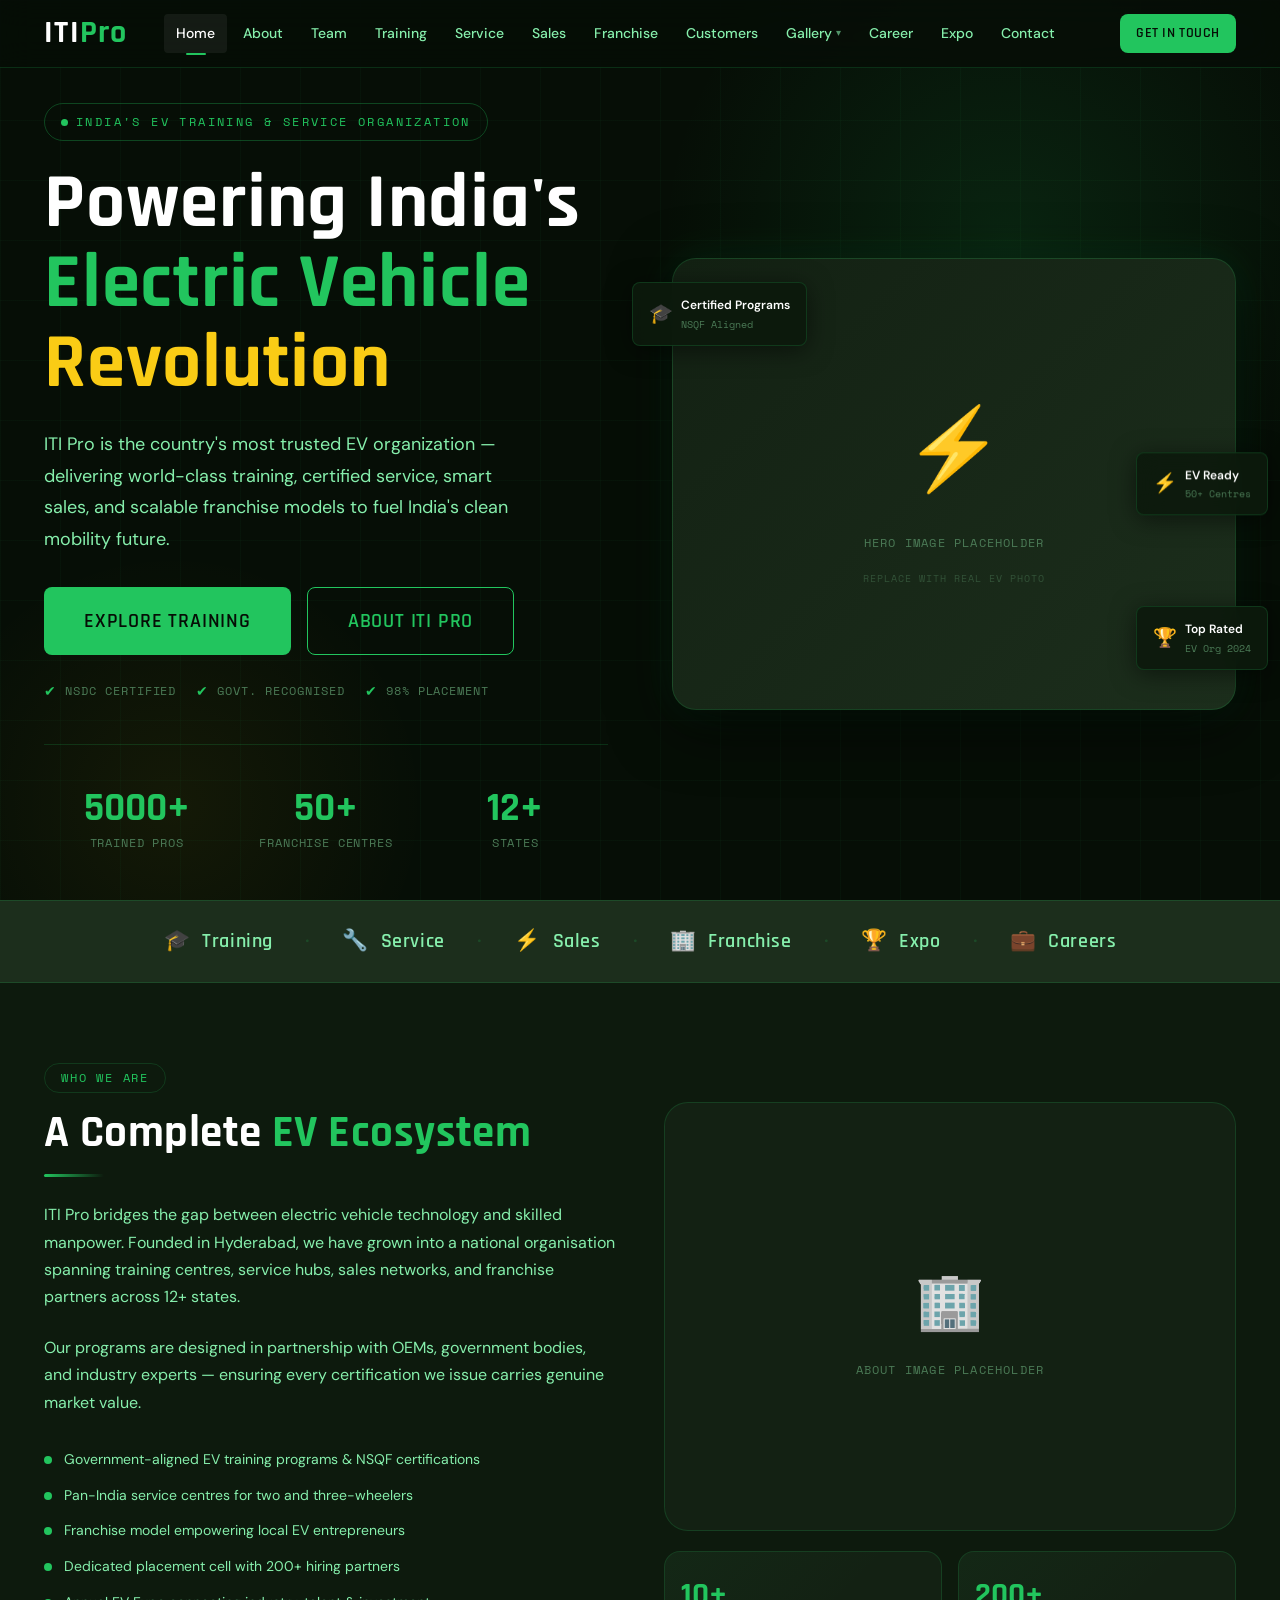
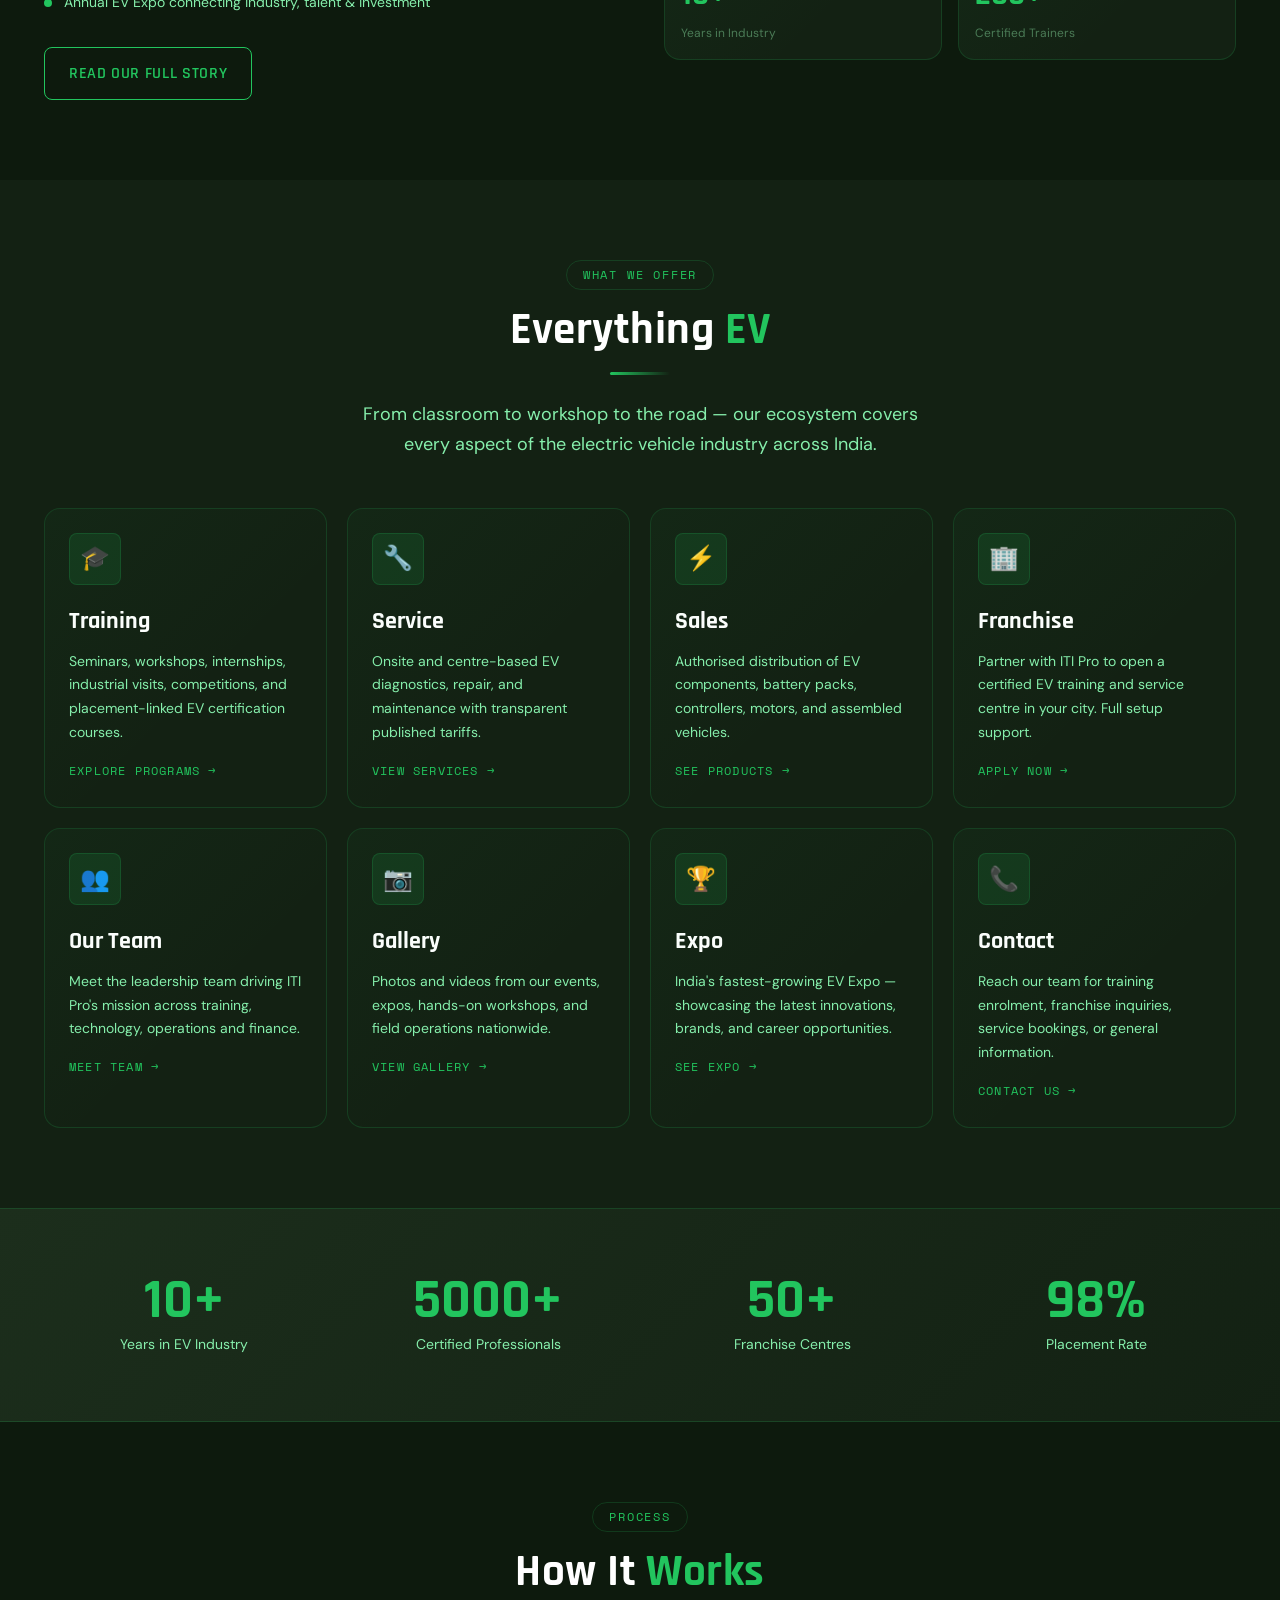
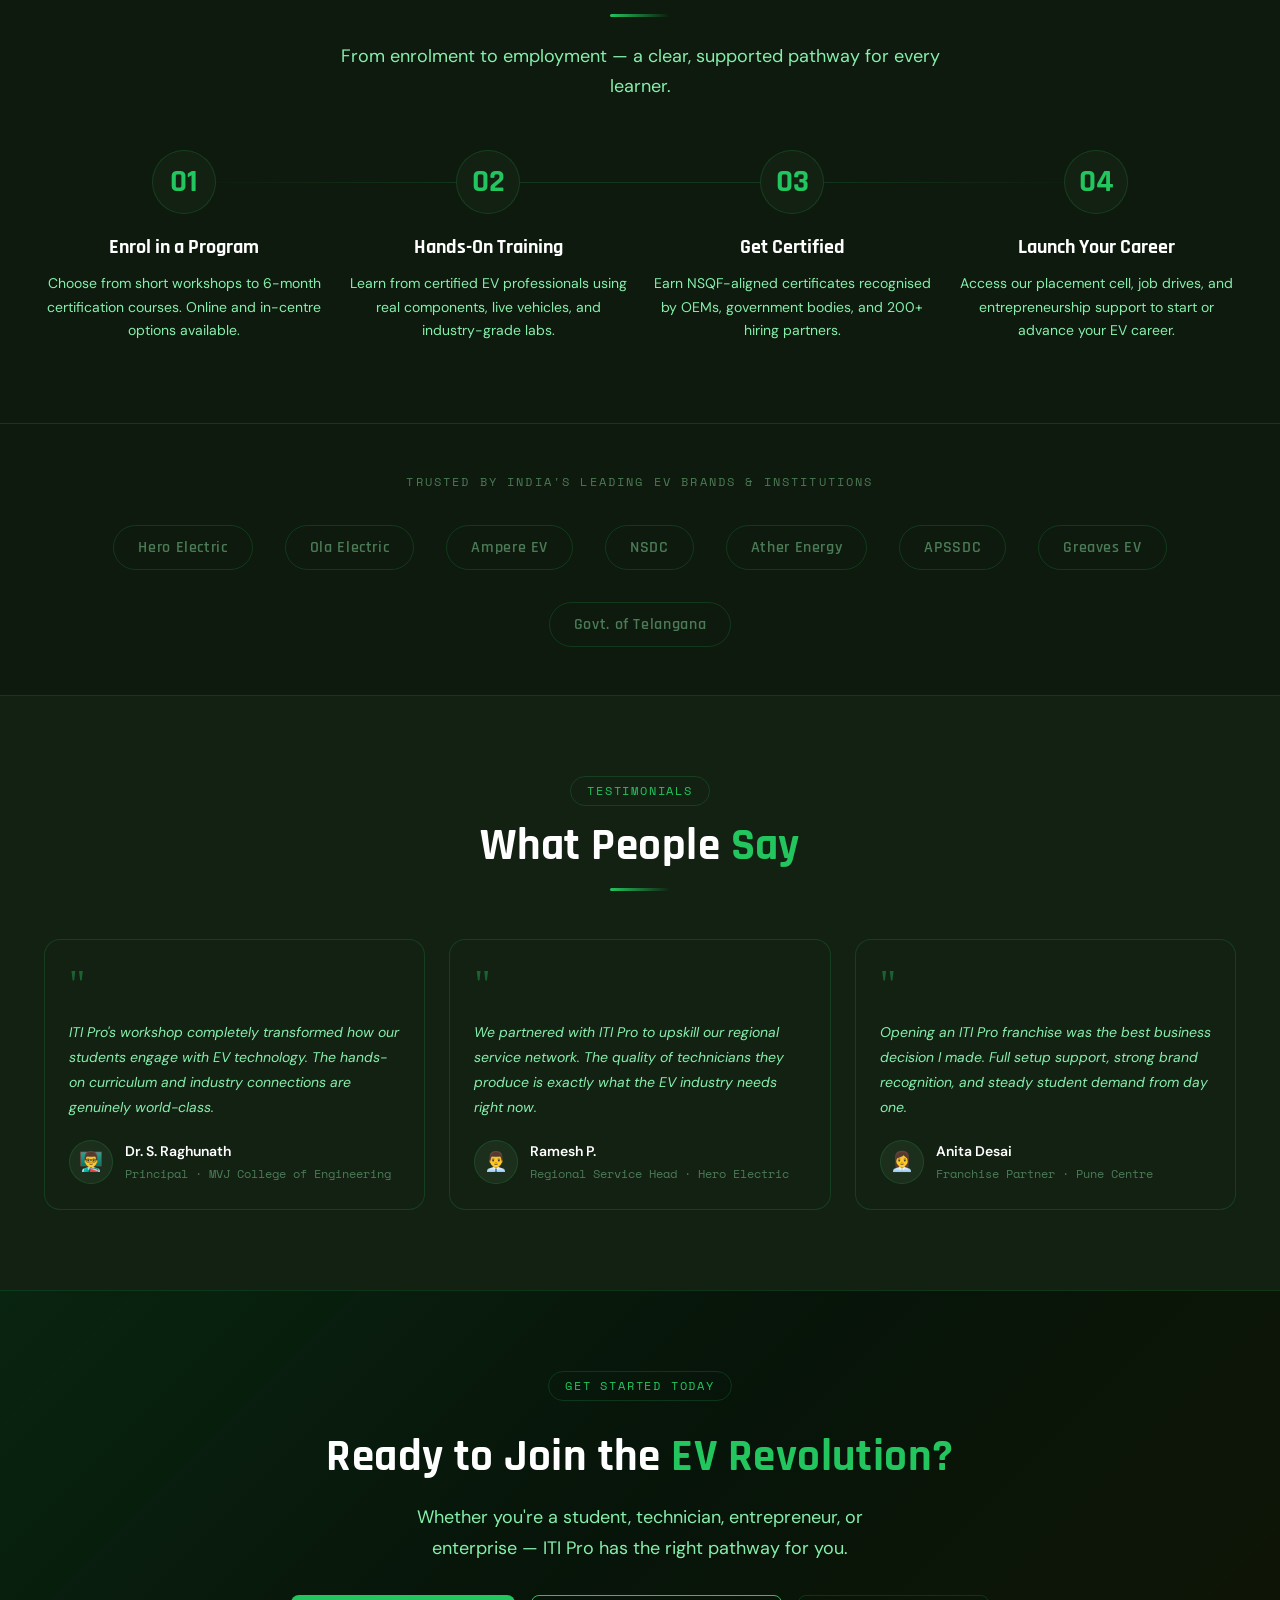
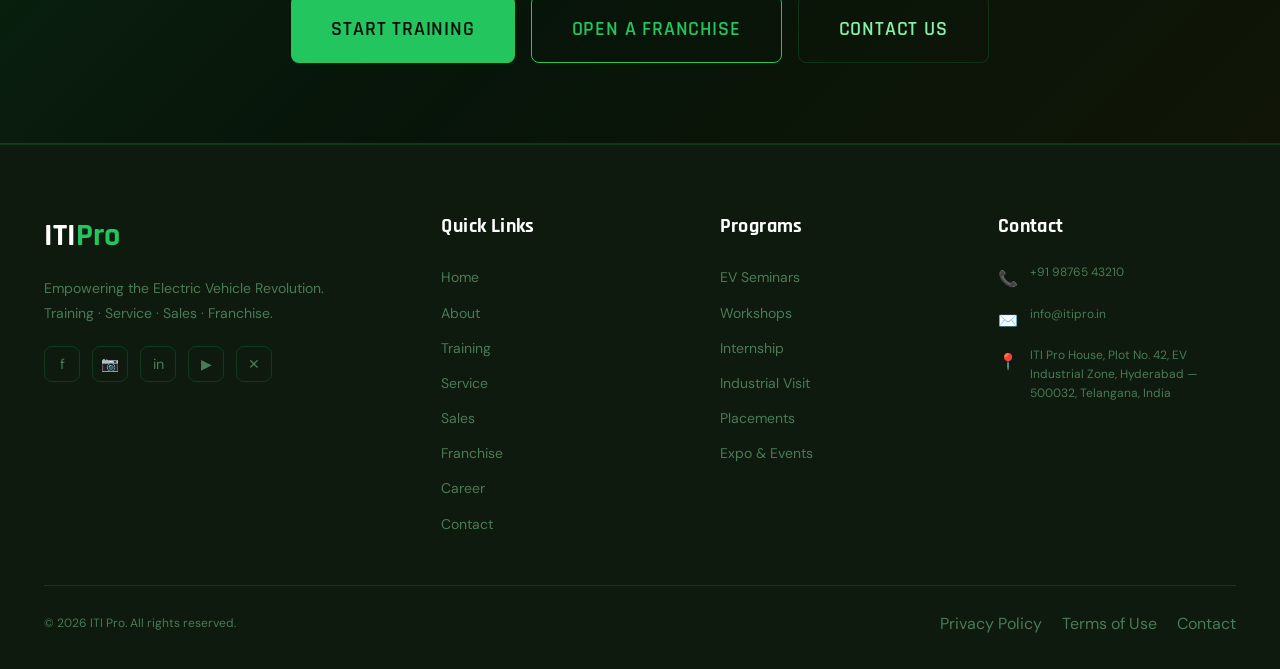
==== index.html @ 26566c00 "Add files via upload" ====
<!DOCTYPE html>
<html lang="en">
<head>
  <meta charset="UTF-8"/>
  <meta name="viewport" content="width=device-width, initial-scale=1.0"/>
  <meta name="page-title" content="Home"/>
  <meta name="description" content="ITI Pro — India's premier Electric Vehicle training, service, sales and franchise organization."/>
  <title>ITI Pro — EV Organization</title>
  <link rel="stylesheet" href="/assets/css/style.css"/>
  <style>
    /* ── Hero ── */
    .hero {
      min-height: 100vh;
      display: flex;
      align-items: center;
      background: var(--clr-dark);
      position: relative;
      overflow: hidden;
      padding-top: var(--nav-height);
    }
    .hero-bg-glow-1 {
      position: absolute;
      top: -15%;
      right: -8%;
      width: 750px; height: 750px;
      background: radial-gradient(circle, rgba(34,197,94,.12) 0%, transparent 65%);
      pointer-events: none;
    }
    .hero-bg-glow-2 {
      position: absolute;
      bottom: -20%;
      left: -8%;
      width: 550px; height: 550px;
      background: radial-gradient(circle, rgba(250,204,21,.06) 0%, transparent 65%);
      pointer-events: none;
    }
    .hero-bg-grid {
      position: absolute;
      inset: 0;
      background-image:
        linear-gradient(rgba(34,197,94,.04) 1px, transparent 1px),
        linear-gradient(90deg, rgba(34,197,94,.04) 1px, transparent 1px);
      background-size: 60px 60px;
      pointer-events: none;
    }
    .hero-inner {
      position: relative;
      z-index: 1;
      width: 100%;
    }
    .hero-grid {
      display: grid;
      grid-template-columns: 1fr 1fr;
      gap: var(--sp-16);
      align-items: center;
    }
    .hero-eyebrow {
      display: inline-flex;
      align-items: center;
      gap: var(--sp-2);
      font-family: var(--ff-mono);
      font-size: var(--fs-xs);
      text-transform: uppercase;
      letter-spacing: .2em;
      color: var(--clr-primary);
      border: 1px solid rgba(34,197,94,.3);
      padding: var(--sp-2) var(--sp-4);
      border-radius: var(--r-full);
      margin-bottom: var(--sp-6);
      animation: fadeUp .5s ease both;
    }
    .hero-eyebrow-dot {
      width: 7px; height: 7px;
      background: var(--clr-primary);
      border-radius: 50%;
      animation: pulse-glow 2s infinite;
      flex-shrink: 0;
    }
    .hero-title {
      font-family: var(--ff-display);
      font-size: var(--fs-hero);
      font-weight: 700;
      color: var(--clr-white);
      line-height: 1.04;
      letter-spacing: .01em;
      margin-bottom: var(--sp-6);
      animation: fadeUp .55s ease .08s both;
    }
    .hero-title .hl-green  { color: var(--clr-primary); }
    .hero-title .hl-yellow { color: var(--clr-accent); }
    .hero-desc {
      font-size: var(--fs-md);
      color: var(--clr-text-muted);
      max-width: 480px;
      margin-bottom: var(--sp-8);
      line-height: 1.75;
      animation: fadeUp .55s ease .16s both;
    }
    .hero-actions { animation: fadeUp .55s ease .24s both; }
    .hero-trust {
      display: flex;
      align-items: center;
      gap: var(--sp-5);
      margin-top: var(--sp-6);
      flex-wrap: wrap;
      animation: fadeUp .55s ease .32s both;
    }
    .hero-trust-item {
      display: flex;
      align-items: center;
      gap: var(--sp-2);
      font-size: var(--fs-xs);
      color: var(--clr-text-dim);
      font-family: var(--ff-mono);
      text-transform: uppercase;
      letter-spacing: .08em;
    }
    .hero-trust-item span:first-child { color: var(--clr-primary); font-size: .9rem; }
    .hero-stats-bar {
      display: grid;
      grid-template-columns: repeat(3, 1fr);
      gap: var(--sp-1);
      margin-top: var(--sp-10);
      padding-top: var(--sp-8);
      border-top: 1px solid var(--clr-border);
      animation: fadeUp .55s ease .4s both;
    }
    .hero-stat { text-align: center; padding: var(--sp-3); }
    .hero-stat-num {
      font-family: var(--ff-display);
      font-size: var(--fs-3xl);
      font-weight: 700;
      color: var(--clr-primary);
      line-height: 1;
    }
    .hero-stat-label {
      font-size: var(--fs-xs);
      color: var(--clr-text-dim);
      margin-top: var(--sp-1);
      font-family: var(--ff-mono);
      text-transform: uppercase;
      letter-spacing: .07em;
    }
    /* Hero visual */
    .hero-visual {
      position: relative;
      animation: fadeUp .6s ease .2s both;
    }
    .hero-visual-img {
      width: 100%;
      border-radius: var(--r-xl);
      border: 1px solid var(--clr-border);
      box-shadow: 0 16px 60px rgba(0,0,0,.7), 0 0 40px rgba(34,197,94,.15);
      aspect-ratio: 5/4;
      object-fit: cover;
      display: block;
      background: var(--clr-dark-3);
    }
    .hero-img-placeholder {
      width: 100%;
      aspect-ratio: 5/4;
      border-radius: var(--r-xl);
      border: 1px solid var(--clr-border);
      background: linear-gradient(135deg, var(--clr-dark-3) 0%, var(--clr-dark-4) 100%);
      display: flex;
      flex-direction: column;
      align-items: center;
      justify-content: center;
      gap: var(--sp-4);
      box-shadow: 0 16px 60px rgba(0,0,0,.7), 0 0 40px rgba(34,197,94,.15);
    }
    .hero-img-placeholder .ev-icon { font-size: 5rem; }
    .hero-img-placeholder p { font-family: var(--ff-mono); font-size: var(--fs-xs); color: var(--clr-text-dim); text-transform: uppercase; letter-spacing: .1em; }
    .hero-float-tag {
      position: absolute;
      background: rgba(13,26,13,.92);
      backdrop-filter: blur(12px);
      border: 1px solid var(--clr-border);
      border-radius: var(--r-md);
      padding: var(--sp-3) var(--sp-4);
      display: flex;
      align-items: center;
      gap: var(--sp-2);
      box-shadow: var(--shadow-md);
    }
    .hero-float-tag .tag-icon { font-size: 1.2rem; }
    .hero-float-tag .tag-text { font-size: var(--fs-xs); font-weight: 600; color: var(--clr-white); }
    .hero-float-tag .tag-sub  { font-size: 10px; color: var(--clr-text-dim); font-family: var(--ff-mono); }
    .hero-float-1 { top: var(--sp-6); left: calc(-1 * var(--sp-10)); }
    .hero-float-2 { bottom: var(--sp-10); right: calc(-1 * var(--sp-8)); }
    .hero-float-3 { top: 50%; right: calc(-1 * var(--sp-8)); transform: translateY(-50%); }
    /* ── Pillar Strip ── */
    .pillars-strip {
      background: var(--clr-dark-4);
      border-top: 1px solid var(--clr-border);
      border-bottom: 1px solid var(--clr-border);
      padding-block: var(--sp-5);
    }
    .pillars-inner {
      display: flex;
      align-items: center;
      justify-content: center;
      flex-wrap: wrap;
      gap: var(--sp-8);
    }
    .pillar-item {
      display: flex;
      align-items: center;
      gap: var(--sp-3);
      font-family: var(--ff-display);
      font-size: var(--fs-lg);
      font-weight: 600;
      color: var(--clr-text-muted);
      letter-spacing: .03em;
    }
    .pillar-item span { font-size: 1.3rem; }
    .pillar-sep { color: var(--clr-border); font-size: 1.5rem; }
    /* ── Featured ── */
    .featured-grid {
      display: grid;
      grid-template-columns: repeat(4, 1fr);
      gap: var(--sp-5);
    }
    /* ── Logos Band ── */
    .logos-band {
      padding-block: var(--sp-12);
      background: var(--clr-dark-2);
      border-top: 1px solid var(--clr-border);
      border-bottom: 1px solid var(--clr-border);
      overflow: hidden;
    }
    .logos-label {
      text-align: center;
      font-family: var(--ff-mono);
      font-size: var(--fs-xs);
      text-transform: uppercase;
      letter-spacing: .18em;
      color: var(--clr-text-dim);
      margin-bottom: var(--sp-8);
    }
    .logos-row {
      display: flex;
      align-items: center;
      justify-content: center;
      flex-wrap: wrap;
      gap: var(--sp-8);
    }
    .logo-pill {
      border: 1px solid var(--clr-border);
      border-radius: var(--r-full);
      padding: var(--sp-2) var(--sp-6);
      font-family: var(--ff-display);
      font-size: var(--fs-base);
      font-weight: 600;
      color: var(--clr-text-dim);
      letter-spacing: .04em;
      transition: all var(--transition);
    }
    .logo-pill:hover { border-color: var(--clr-primary); color: var(--clr-primary); }
    /* ── How It Works ── */
    .steps-grid {
      display: grid;
      grid-template-columns: repeat(4, 1fr);
      gap: var(--sp-6);
      position: relative;
    }
    .steps-grid::before {
      content: '';
      position: absolute;
      top: 32px;
      left: 12%;
      right: 12%;
      height: 1px;
      background: linear-gradient(90deg, transparent, var(--clr-border), var(--clr-border), transparent);
    }
    .step-card { text-align: center; position: relative; }
    .step-num {
      width: 64px; height: 64px;
      border-radius: 50%;
      background: var(--clr-dark-4);
      border: 1px solid var(--clr-border);
      display: flex;
      align-items: center;
      justify-content: center;
      font-family: var(--ff-display);
      font-size: var(--fs-2xl);
      font-weight: 700;
      color: var(--clr-primary);
      margin-inline: auto;
      margin-bottom: var(--sp-4);
      position: relative;
      z-index: 1;
      background: var(--clr-dark-3);
    }
    .step-title { font-family: var(--ff-display); font-size: var(--fs-lg); font-weight: 700; color: var(--clr-white); margin-bottom: var(--sp-2); }
    .step-text  { font-size: var(--fs-sm); color: var(--clr-text-muted); }
    /* ── Testimonials ── */
    .testimonial-card {
      background: var(--clr-dark-3);
      border: 1px solid var(--clr-border);
      border-radius: var(--r-lg);
      padding: var(--sp-6);
      transition: all var(--transition);
    }
    .testimonial-card:hover { border-color: var(--clr-primary); }
    .testimonial-quote { font-size: var(--fs-3xl); color: var(--clr-primary); line-height: 1; margin-bottom: var(--sp-4); opacity: .4; font-family: Georgia, serif; }
    .testimonial-text { font-size: var(--fs-sm); color: var(--clr-text-muted); line-height: 1.8; margin-bottom: var(--sp-5); font-style: italic; }
    .testimonial-author { display: flex; align-items: center; gap: var(--sp-3); }
    .testimonial-avatar {
      width: 44px; height: 44px;
      border-radius: 50%;
      background: var(--clr-dark-4);
      border: 1px solid var(--clr-border);
      display: flex;
      align-items: center;
      justify-content: center;
      font-size: 1.2rem;
    }
    .testimonial-name { font-weight: 600; color: var(--clr-white); font-size: var(--fs-sm); }
    .testimonial-role { font-size: var(--fs-xs); color: var(--clr-text-dim); font-family: var(--ff-mono); }
    /* ── CTA Band ── */
    .cta-band {
      background: linear-gradient(135deg, rgba(34,197,94,.12) 0%, rgba(34,197,94,.03) 50%, rgba(250,204,21,.04) 100%);
      border-top: 1px solid var(--clr-border);
      border-bottom: 1px solid var(--clr-border);
    }
    /* ── Responsive ── */
    @media (max-width: 1100px) {
      .featured-grid { grid-template-columns: repeat(2,1fr); }
      .steps-grid { grid-template-columns: repeat(2,1fr); }
      .steps-grid::before { display: none; }
      .hero-float-1, .hero-float-2, .hero-float-3 { display: none; }
    }
    @media (max-width: 900px) {
      .hero-grid { grid-template-columns: 1fr; }
      .hero-visual { display: none; }
      .hero-stats-bar { grid-template-columns: repeat(3,1fr); }
    }
    @media (max-width: 600px) {
      .featured-grid { grid-template-columns: 1fr; }
      .steps-grid { grid-template-columns: 1fr; }
      .pillars-inner { gap: var(--sp-5); }
      .pillar-sep { display: none; }
    }
  </style>
</head>
<body>

<div id="header-placeholder"></div>

<!-- ████ HERO ████ -->
<section class="hero">
  <div class="hero-bg-glow-1"></div>
  <div class="hero-bg-glow-2"></div>
  <div class="hero-bg-grid"></div>
  <div class="hero-inner">
    <div class="container">
      <div class="hero-grid">

        <!-- Left: copy -->
        <div class="hero-copy">
          <div class="hero-eyebrow">
            <span class="hero-eyebrow-dot"></span>
            India's EV Training &amp; Service Organization
          </div>
          <h1 class="hero-title">
            Powering India's<br>
            <span class="hl-green">Electric Vehicle</span><br>
            <span class="hl-yellow">Revolution</span>
          </h1>
          <p class="hero-desc">
            ITI Pro is the country's most trusted EV organization — delivering world-class training, certified service, smart sales, and scalable franchise models to fuel India's clean mobility future.
          </p>
          <div class="hero-actions btn-group">
            <a href="/pages/training.html" class="btn btn--primary btn--lg">Explore Training</a>
            <a href="/pages/about.html" class="btn btn--outline btn--lg">About ITI Pro</a>
          </div>
          <div class="hero-trust">
            <div class="hero-trust-item"><span>✔</span> NSDC Certified</div>
            <div class="hero-trust-item"><span>✔</span> Govt. Recognised</div>
            <div class="hero-trust-item"><span>✔</span> 98% Placement</div>
          </div>
          <div class="hero-stats-bar">
            <div class="hero-stat">
              <div class="hero-stat-num">5000+</div>
              <div class="hero-stat-label">Trained Pros</div>
            </div>
            <div class="hero-stat">
              <div class="hero-stat-num">50+</div>
              <div class="hero-stat-label">Franchise Centres</div>
            </div>
            <div class="hero-stat">
              <div class="hero-stat-num">12+</div>
              <div class="hero-stat-label">States</div>
            </div>
          </div>
        </div>

        <!-- Right: visual -->
        <div class="hero-visual">
          <div class="hero-img-placeholder">
            <span class="ev-icon">⚡</span>
            <p>Hero Image Placeholder</p>
            <p style="font-size:10px; opacity:.5;">Replace with real EV photo</p>
          </div>
          <div class="hero-float-tag hero-float-1">
            <span class="tag-icon">🎓</span>
            <div><div class="tag-text">Certified Programs</div><div class="tag-sub">NSQF Aligned</div></div>
          </div>
          <div class="hero-float-tag hero-float-2">
            <span class="tag-icon">🏆</span>
            <div><div class="tag-text">Top Rated</div><div class="tag-sub">EV Org 2024</div></div>
          </div>
          <div class="hero-float-tag hero-float-3">
            <span class="tag-icon">⚡</span>
            <div><div class="tag-text">EV Ready</div><div class="tag-sub">50+ Centres</div></div>
          </div>
        </div>

      </div>
    </div>
  </div>
</section>

<!-- ████ PILLARS STRIP ████ -->
<div class="pillars-strip">
  <div class="container">
    <div class="pillars-inner">
      <div class="pillar-item"><span>🎓</span> Training</div>
      <div class="pillar-sep">·</div>
      <div class="pillar-item"><span>🔧</span> Service</div>
      <div class="pillar-sep">·</div>
      <div class="pillar-item"><span>⚡</span> Sales</div>
      <div class="pillar-sep">·</div>
      <div class="pillar-item"><span>🏢</span> Franchise</div>
      <div class="pillar-sep">·</div>
      <div class="pillar-item"><span>🏆</span> Expo</div>
      <div class="pillar-sep">·</div>
      <div class="pillar-item"><span>💼</span> Careers</div>
    </div>
  </div>
</div>

<!-- ████ ABOUT SNIPPET ████ -->
<section class="section section--dark2">
  <div class="container">
    <div class="two-col">
      <div>
        <span class="section-label">Who We Are</span>
        <h2 class="section-title">A Complete <span>EV Ecosystem</span></h2>
        <div class="divider"></div>
        <p class="text-muted mb-6">
          ITI Pro bridges the gap between electric vehicle technology and skilled manpower. Founded in Hyderabad, we have grown into a national organisation spanning training centres, service hubs, sales networks, and franchise partners across 12+ states.
        </p>
        <p class="text-muted mb-8">
          Our programs are designed in partnership with OEMs, government bodies, and industry experts — ensuring every certification we issue carries genuine market value.
        </p>
        <div class="feature-list">
          <div class="feature-item"><div class="feature-item__dot"></div><div class="feature-item__text">Government-aligned EV training programs &amp; NSQF certifications</div></div>
          <div class="feature-item"><div class="feature-item__dot"></div><div class="feature-item__text">Pan-India service centres for two and three-wheelers</div></div>
          <div class="feature-item"><div class="feature-item__dot"></div><div class="feature-item__text">Franchise model empowering local EV entrepreneurs</div></div>
          <div class="feature-item"><div class="feature-item__dot"></div><div class="feature-item__text">Dedicated placement cell with 200+ hiring partners</div></div>
          <div class="feature-item"><div class="feature-item__dot"></div><div class="feature-item__text">Annual EV Expo connecting industry, talent &amp; investment</div></div>
        </div>
        <div class="mt-8">
          <a href="/pages/about.html" class="btn btn--outline">Read Our Full Story</a>
        </div>
      </div>
      <div style="display:flex; flex-direction:column; gap: var(--sp-5);">
        <div style="background: var(--clr-dark-3); border:1px solid var(--clr-border); border-radius: var(--r-xl); overflow:hidden; aspect-ratio:4/3; display:flex; align-items:center; justify-content:center; color: var(--clr-text-dim); flex-direction:column; gap:var(--sp-3);">
          <span style="font-size:3.5rem">🏢</span>
          <p style="font-size:var(--fs-xs); font-family:var(--ff-mono); text-transform:uppercase; letter-spacing:.1em;">About Image Placeholder</p>
        </div>
        <div class="grid grid--2" style="gap:var(--sp-4);">
          <div class="card" style="padding:var(--sp-4);">
            <div style="font-family:var(--ff-display); font-size:var(--fs-2xl); font-weight:700; color:var(--clr-primary);">10+</div>
            <div style="font-size:var(--fs-xs); color:var(--clr-text-dim);">Years in Industry</div>
          </div>
          <div class="card" style="padding:var(--sp-4);">
            <div style="font-family:var(--ff-display); font-size:var(--fs-2xl); font-weight:700; color:var(--clr-primary);">200+</div>
            <div style="font-size:var(--fs-xs); color:var(--clr-text-dim);">Certified Trainers</div>
          </div>
        </div>
      </div>
    </div>
  </div>
</section>

<!-- ████ FEATURED SECTIONS ████ -->
<section class="section section--dark3">
  <div class="container">
    <div class="section-header section-header--center">
      <span class="section-label">What We Offer</span>
      <h2 class="section-title">Everything <span>EV</span></h2>
      <div class="divider"></div>
      <p class="section-subtitle">From classroom to workshop to the road — our ecosystem covers every aspect of the electric vehicle industry across India.</p>
    </div>
    <div class="featured-grid">
      <a href="/pages/training.html" class="card card--link">
        <div class="card__icon">🎓</div>
        <div class="card__title">Training</div>
        <p class="card__text">Seminars, workshops, internships, industrial visits, competitions, and placement-linked EV certification courses.</p>
        <div class="card__link">Explore Programs →</div>
      </a>
      <a href="/pages/service.html" class="card card--link">
        <div class="card__icon">🔧</div>
        <div class="card__title">Service</div>
        <p class="card__text">Onsite and centre-based EV diagnostics, repair, and maintenance with transparent published tariffs.</p>
        <div class="card__link">View Services →</div>
      </a>
      <a href="/pages/sales.html" class="card card--link">
        <div class="card__icon">⚡</div>
        <div class="card__title">Sales</div>
        <p class="card__text">Authorised distribution of EV components, battery packs, controllers, motors, and assembled vehicles.</p>
        <div class="card__link">See Products →</div>
      </a>
      <a href="/pages/franchise.html" class="card card--link">
        <div class="card__icon">🏢</div>
        <div class="card__title">Franchise</div>
        <p class="card__text">Partner with ITI Pro to open a certified EV training and service centre in your city. Full setup support.</p>
        <div class="card__link">Apply Now →</div>
      </a>
      <a href="/pages/team.html" class="card card--link">
        <div class="card__icon">👥</div>
        <div class="card__title">Our Team</div>
        <p class="card__text">Meet the leadership team driving ITI Pro's mission across training, technology, operations and finance.</p>
        <div class="card__link">Meet Team →</div>
      </a>
      <a href="/pages/photo-gallery.html" class="card card--link">
        <div class="card__icon">📷</div>
        <div class="card__title">Gallery</div>
        <p class="card__text">Photos and videos from our events, expos, hands-on workshops, and field operations nationwide.</p>
        <div class="card__link">View Gallery →</div>
      </a>
      <a href="/pages/expo.html" class="card card--link">
        <div class="card__icon">🏆</div>
        <div class="card__title">Expo</div>
        <p class="card__text">India's fastest-growing EV Expo — showcasing the latest innovations, brands, and career opportunities.</p>
        <div class="card__link">See Expo →</div>
      </a>
      <a href="/pages/contact.html" class="card card--link">
        <div class="card__icon">📞</div>
        <div class="card__title">Contact</div>
        <p class="card__text">Reach our team for training enrolment, franchise inquiries, service bookings, or general information.</p>
        <div class="card__link">Contact Us →</div>
      </a>
    </div>
  </div>
</section>

<!-- ████ STATS BAND ████ -->
<div style="background: linear-gradient(135deg, var(--clr-dark-4), var(--clr-dark-3)); border-top:1px solid var(--clr-border); border-bottom:1px solid var(--clr-border); padding-block: var(--sp-16);">
  <div class="container">
    <div class="grid grid--4">
      <div class="stat-block">
        <div class="stat-block__number">10+</div>
        <div class="stat-block__label">Years in EV Industry</div>
      </div>
      <div class="stat-block">
        <div class="stat-block__number">5000+</div>
        <div class="stat-block__label">Certified Professionals</div>
      </div>
      <div class="stat-block">
        <div class="stat-block__number">50+</div>
        <div class="stat-block__label">Franchise Centres</div>
      </div>
      <div class="stat-block">
        <div class="stat-block__number">98%</div>
        <div class="stat-block__label">Placement Rate</div>
      </div>
    </div>
  </div>
</div>

<!-- ████ HOW IT WORKS ████ -->
<section class="section section--dark2">
  <div class="container">
    <div class="section-header section-header--center">
      <span class="section-label">Process</span>
      <h2 class="section-title">How It <span>Works</span></h2>
      <div class="divider"></div>
      <p class="section-subtitle">From enrolment to employment — a clear, supported pathway for every learner.</p>
    </div>
    <div class="steps-grid">
      <div class="step-card">
        <div class="step-num">01</div>
        <div class="step-title">Enrol in a Program</div>
        <p class="step-text">Choose from short workshops to 6-month certification courses. Online and in-centre options available.</p>
      </div>
      <div class="step-card">
        <div class="step-num">02</div>
        <div class="step-title">Hands-On Training</div>
        <p class="step-text">Learn from certified EV professionals using real components, live vehicles, and industry-grade labs.</p>
      </div>
      <div class="step-card">
        <div class="step-num">03</div>
        <div class="step-title">Get Certified</div>
        <p class="step-text">Earn NSQF-aligned certificates recognised by OEMs, government bodies, and 200+ hiring partners.</p>
      </div>
      <div class="step-card">
        <div class="step-num">04</div>
        <div class="step-title">Launch Your Career</div>
        <p class="step-text">Access our placement cell, job drives, and entrepreneurship support to start or advance your EV career.</p>
      </div>
    </div>
  </div>
</section>

<!-- ████ PARTNER LOGOS ████ -->
<div class="logos-band">
  <div class="container">
    <div class="logos-label">Trusted by India's Leading EV Brands &amp; Institutions</div>
    <div class="logos-row">
      <div class="logo-pill">Hero Electric</div>
      <div class="logo-pill">Ola Electric</div>
      <div class="logo-pill">Ampere EV</div>
      <div class="logo-pill">NSDC</div>
      <div class="logo-pill">Ather Energy</div>
      <div class="logo-pill">APSSDC</div>
      <div class="logo-pill">Greaves EV</div>
      <div class="logo-pill">Govt. of Telangana</div>
    </div>
  </div>
</div>

<!-- ████ TESTIMONIALS ████ -->
<section class="section section--dark3">
  <div class="container">
    <div class="section-header section-header--center">
      <span class="section-label">Testimonials</span>
      <h2 class="section-title">What People <span>Say</span></h2>
      <div class="divider"></div>
    </div>
    <div class="grid grid--3">
      <div class="testimonial-card">
        <div class="testimonial-quote">"</div>
        <p class="testimonial-text">ITI Pro's workshop completely transformed how our students engage with EV technology. The hands-on curriculum and industry connections are genuinely world-class.</p>
        <div class="testimonial-author">
          <div class="testimonial-avatar">👨‍🏫</div>
          <div>
            <div class="testimonial-name">Dr. S. Raghunath</div>
            <div class="testimonial-role">Principal · MVJ College of Engineering</div>
          </div>
        </div>
      </div>
      <div class="testimonial-card">
        <div class="testimonial-quote">"</div>
        <p class="testimonial-text">We partnered with ITI Pro to upskill our regional service network. The quality of technicians they produce is exactly what the EV industry needs right now.</p>
        <div class="testimonial-author">
          <div class="testimonial-avatar">👨‍💼</div>
          <div>
            <div class="testimonial-name">Ramesh P.</div>
            <div class="testimonial-role">Regional Service Head · Hero Electric</div>
          </div>
        </div>
      </div>
      <div class="testimonial-card">
        <div class="testimonial-quote">"</div>
        <p class="testimonial-text">Opening an ITI Pro franchise was the best business decision I made. Full setup support, strong brand recognition, and steady student demand from day one.</p>
        <div class="testimonial-author">
          <div class="testimonial-avatar">👩‍💼</div>
          <div>
            <div class="testimonial-name">Anita Desai</div>
            <div class="testimonial-role">Franchise Partner · Pune Centre</div>
          </div>
        </div>
      </div>
    </div>
  </div>
</section>

<!-- ████ CTA BAND ████ -->
<section class="section cta-band">
  <div class="container container--md">
    <div class="text-center">
      <span class="section-label">Get Started Today</span>
      <h2 class="section-title mt-4">Ready to Join the <span>EV Revolution?</span></h2>
      <p style="color:var(--clr-text-muted); font-size:var(--fs-md); max-width:520px; margin-inline:auto; margin-block:var(--sp-5) var(--sp-8);">
        Whether you're a student, technician, entrepreneur, or enterprise — ITI Pro has the right pathway for you.
      </p>
      <div class="btn-group" style="justify-content:center;">
        <a href="/pages/training.html" class="btn btn--primary btn--lg">Start Training</a>
        <a href="/pages/franchise.html" class="btn btn--outline btn--lg">Open a Franchise</a>
        <a href="/pages/contact.html" class="btn btn--ghost btn--lg">Contact Us</a>
      </div>
    </div>
  </div>
</section>

<div id="footer-placeholder"></div>
<script src="/assets/js/config.js"></script>
<script src="/assets/js/main.js"></script>
</body>
</html>
---- assets/css/style.css ----
/* ============================================================
   ITI Pro — Shared Design System
   ============================================================ */

/* ── Google Fonts ── */
@import url('https://fonts.googleapis.com/css2?family=Rajdhani:wght@400;500;600;700&family=DM+Sans:ital,opsz,wght@0,9..40,300;0,9..40,400;0,9..40,500;0,9..40,600;1,9..40,400&family=Space+Mono:wght@400;700&display=swap');

/* ── CSS Variables ── */
:root {
  /* Brand Colors */
  --clr-primary:      #22c55e;
  --clr-primary-dk:   #16a34a;
  --clr-primary-lt:   #4ade80;
  --clr-accent:       #facc15;
  --clr-dark:         #060e06;
  --clr-dark-2:       #0d1a0d;
  --clr-dark-3:       #132113;
  --clr-dark-4:       #1c2e1c;
  --clr-surface:      #172217;
  --clr-border:       rgba(34,197,94,.18);
  --clr-text:         #d1fae5;
  --clr-text-muted:   #86efac;
  --clr-text-dim:     #4b7a56;
  --clr-white:        #ffffff;
  --clr-danger:       #f87171;

  /* Typography */
  --ff-display:  'Rajdhani', sans-serif;
  --ff-body:     'DM Sans', sans-serif;
  --ff-mono:     'Space Mono', monospace;

  /* Sizes */
  --fs-xs:   .75rem;
  --fs-sm:   .875rem;
  --fs-base: 1rem;
  --fs-md:   1.125rem;
  --fs-lg:   1.25rem;
  --fs-xl:   1.5rem;
  --fs-2xl:  2rem;
  --fs-3xl:  2.5rem;
  --fs-4xl:  3.5rem;
  --fs-hero: clamp(2.5rem, 6vw, 5rem);

  /* Spacing */
  --sp-1:  .25rem;
  --sp-2:  .5rem;
  --sp-3:  .75rem;
  --sp-4:  1rem;
  --sp-5:  1.25rem;
  --sp-6:  1.5rem;
  --sp-8:  2rem;
  --sp-10: 2.5rem;
  --sp-12: 3rem;
  --sp-16: 4rem;
  --sp-20: 5rem;
  --sp-24: 6rem;

  /* Radius */
  --r-sm:   4px;
  --r-md:   8px;
  --r-lg:   16px;
  --r-xl:   24px;
  --r-full: 9999px;

  /* Shadows */
  --shadow-sm:   0 2px 8px rgba(0,0,0,.4);
  --shadow-md:   0 4px 24px rgba(0,0,0,.5);
  --shadow-lg:   0 8px 40px rgba(0,0,0,.6);
  --shadow-glow: 0 0 24px rgba(34,197,94,.25);

  /* Transitions */
  --transition:      .25s ease;
  --transition-slow: .5s ease;

  /* Nav */
  --nav-height: 68px;
}

/* ── Reset ── */
*, *::before, *::after { box-sizing: border-box; margin: 0; padding: 0; }
html { scroll-behavior: smooth; }
body {
  font-family: var(--ff-body);
  background: var(--clr-dark);
  color: var(--clr-text);
  font-size: var(--fs-base);
  line-height: 1.7;
  min-height: 100vh;
  overflow-x: hidden;
}
img { max-width: 100%; display: block; }
a  { color: var(--clr-primary); text-decoration: none; transition: color var(--transition); }
a:hover { color: var(--clr-primary-lt); }
ul { list-style: none; }
button { font-family: var(--ff-body); cursor: pointer; border: none; background: none; }
code {
  background: var(--clr-dark-4);
  padding: 2px 6px;
  border-radius: var(--r-sm);
  font-size: .9em;
  color: var(--clr-primary);
  font-family: var(--ff-mono);
}

/* ── Scrollbar ── */
::-webkit-scrollbar { width: 6px; }
::-webkit-scrollbar-track { background: var(--clr-dark-2); }
::-webkit-scrollbar-thumb { background: var(--clr-primary-dk); border-radius: var(--r-full); }

/* ── Container ── */
.container {
  width: min(100%, 1240px);
  margin-inline: auto;
  padding-inline: var(--sp-6);
}
.container--sm { max-width: 800px; }
.container--md { max-width: 1000px; }

/* ── Section ── */
.section { padding-block: var(--sp-20); }
.section--sm { padding-block: var(--sp-12); }
.section--lg { padding-block: var(--sp-24); }
.section--dark    { background: var(--clr-dark); }
.section--dark2   { background: var(--clr-dark-2); }
.section--dark3   { background: var(--clr-dark-3); }
.section--surface { background: var(--clr-surface); }

/* ── Section Title ── */
.section-label {
  display: inline-block;
  font-family: var(--ff-mono);
  font-size: var(--fs-xs);
  letter-spacing: .15em;
  text-transform: uppercase;
  color: var(--clr-primary);
  border: 1px solid var(--clr-border);
  padding: var(--sp-1) var(--sp-4);
  border-radius: var(--r-full);
  margin-bottom: var(--sp-4);
}
.section-title {
  font-family: var(--ff-display);
  font-size: clamp(var(--fs-2xl), 3.5vw, var(--fs-4xl));
  font-weight: 700;
  line-height: 1.1;
  letter-spacing: .01em;
  color: var(--clr-white);
  margin-bottom: var(--sp-4);
}
.section-title span { color: var(--clr-primary); }
.section-subtitle {
  font-size: var(--fs-md);
  color: var(--clr-text-muted);
  max-width: 600px;
  margin-bottom: var(--sp-12);
}
.section-header { margin-bottom: var(--sp-12); }
.section-header--center { text-align: center; }
.section-header--center .section-subtitle { margin-inline: auto; }

/* ── Divider ── */
.divider {
  width: 60px; height: 3px;
  background: linear-gradient(90deg, var(--clr-primary), transparent);
  border-radius: var(--r-full);
  margin-bottom: var(--sp-6);
}
.section-header--center .divider { margin-inline: auto; }

/* ── Grid System ── */
.grid { display: grid; gap: var(--sp-6); }
.grid--2 { grid-template-columns: repeat(2, 1fr); }
.grid--3 { grid-template-columns: repeat(3, 1fr); }
.grid--4 { grid-template-columns: repeat(4, 1fr); }
.grid--auto    { grid-template-columns: repeat(auto-fill, minmax(min(100%, 280px), 1fr)); }
.grid--auto-sm { grid-template-columns: repeat(auto-fill, minmax(min(100%, 220px), 1fr)); }

/* ── Flex Helpers ── */
.flex            { display: flex; }
.flex-col        { flex-direction: column; }
.items-center    { align-items: center; }
.justify-between { justify-content: space-between; }
.gap-4 { gap: var(--sp-4); }
.gap-6 { gap: var(--sp-6); }

/* ── Buttons ── */
.btn {
  display: inline-flex;
  align-items: center;
  gap: var(--sp-2);
  padding: var(--sp-3) var(--sp-6);
  border-radius: var(--r-md);
  font-family: var(--ff-display);
  font-size: var(--fs-base);
  font-weight: 600;
  letter-spacing: .04em;
  text-transform: uppercase;
  transition: all var(--transition);
  cursor: pointer;
  white-space: nowrap;
}
.btn--primary {
  background: var(--clr-primary);
  color: var(--clr-dark);
}
.btn--primary:hover {
  background: var(--clr-primary-lt);
  box-shadow: var(--shadow-glow);
  transform: translateY(-2px);
  color: var(--clr-dark);
}
.btn--outline {
  border: 1.5px solid var(--clr-primary);
  color: var(--clr-primary);
}
.btn--outline:hover {
  background: var(--clr-primary);
  color: var(--clr-dark);
  box-shadow: var(--shadow-glow);
  transform: translateY(-2px);
}
.btn--ghost {
  color: var(--clr-text-muted);
  border: 1.5px solid var(--clr-border);
}
.btn--ghost:hover {
  color: var(--clr-white);
  border-color: var(--clr-primary);
}
.btn--sm { padding: var(--sp-2) var(--sp-4); font-size: var(--fs-sm); }
.btn--lg { padding: var(--sp-4) var(--sp-10); font-size: var(--fs-lg); }
.btn-group { display: flex; gap: var(--sp-4); flex-wrap: wrap; }

/* ── Badge ── */
.badge {
  display: inline-block;
  padding: var(--sp-1) var(--sp-3);
  border-radius: var(--r-full);
  font-family: var(--ff-mono);
  font-size: var(--fs-xs);
  letter-spacing: .1em;
  text-transform: uppercase;
  font-weight: 700;
}
.badge--primary { background: rgba(34,197,94,.15); color: var(--clr-primary); border: 1px solid var(--clr-border); }
.badge--accent  { background: rgba(250,204,21,.12); color: var(--clr-accent);  border: 1px solid rgba(250,204,21,.25); }
.badge--dim     { background: rgba(255,255,255,.05); color: var(--clr-text-muted); border: 1px solid rgba(255,255,255,.08); }

/* ── Cards ── */
.card {
  background: var(--clr-dark-3);
  border: 1px solid var(--clr-border);
  border-radius: var(--r-lg);
  padding: var(--sp-6);
  transition: all var(--transition);
  position: relative;
  overflow: hidden;
}
.card::before {
  content: '';
  position: absolute;
  inset: 0;
  background: linear-gradient(135deg, rgba(34,197,94,.04) 0%, transparent 60%);
  pointer-events: none;
}
.card:hover {
  border-color: var(--clr-primary);
  transform: translateY(-4px);
  box-shadow: var(--shadow-md), var(--shadow-glow);
}
.card__icon {
  width: 52px; height: 52px;
  background: rgba(34,197,94,.12);
  border: 1px solid var(--clr-border);
  border-radius: var(--r-md);
  display: flex;
  align-items: center;
  justify-content: center;
  font-size: 1.5rem;
  margin-bottom: var(--sp-4);
}
.card__title {
  font-family: var(--ff-display);
  font-size: var(--fs-xl);
  font-weight: 700;
  color: var(--clr-white);
  margin-bottom: var(--sp-2);
}
.card__text { color: var(--clr-text-muted); font-size: var(--fs-sm); line-height: 1.7; }
.card__link {
  display: inline-flex;
  align-items: center;
  gap: var(--sp-2);
  color: var(--clr-primary);
  font-family: var(--ff-mono);
  font-size: var(--fs-xs);
  text-transform: uppercase;
  letter-spacing: .1em;
  margin-top: var(--sp-4);
  transition: gap var(--transition);
}
.card__link:hover { gap: var(--sp-3); color: var(--clr-primary-lt); }
.card--link { cursor: pointer; }

/* ── Team Card ── */
.team-card {
  background: var(--clr-dark-3);
  border: 1px solid var(--clr-border);
  border-radius: var(--r-lg);
  overflow: hidden;
  transition: all var(--transition);
  text-align: center;
}
.team-card:hover {
  border-color: var(--clr-primary);
  transform: translateY(-4px);
  box-shadow: var(--shadow-md), var(--shadow-glow);
}
.team-card__img {
  width: 100%;
  aspect-ratio: 1;
  object-fit: cover;
  filter: grayscale(30%);
  transition: filter var(--transition);
}
.team-card:hover .team-card__img { filter: grayscale(0%); }
.team-card__body { padding: var(--sp-5) var(--sp-4); }
.team-card__role {
  font-family: var(--ff-mono);
  font-size: var(--fs-xs);
  text-transform: uppercase;
  letter-spacing: .1em;
  color: var(--clr-primary);
  margin-bottom: var(--sp-1);
}
.team-card__name {
  font-family: var(--ff-display);
  font-size: var(--fs-lg);
  font-weight: 700;
  color: var(--clr-white);
  margin-bottom: var(--sp-2);
}
.team-card__brief { font-size: var(--fs-xs); color: var(--clr-text-muted); line-height: 1.6; margin-bottom: var(--sp-3); }
.team-card__contacts { display: flex; flex-direction: column; gap: var(--sp-1); }
.team-card__contact { font-size: var(--fs-xs); color: var(--clr-text-dim); }
.team-card__contact a { color: var(--clr-text-dim); }
.team-card__contact a:hover { color: var(--clr-primary); }

/* ── Gallery Items ── */
.gallery-grid {
  display: grid;
  grid-template-columns: repeat(auto-fill, minmax(min(100%, 280px), 1fr));
  gap: var(--sp-4);
}
.gallery-item {
  position: relative;
  overflow: hidden;
  border-radius: var(--r-lg);
  border: 1px solid var(--clr-border);
  cursor: pointer;
  background: var(--clr-dark-3);
}
.gallery-item img {
  width: 100%;
  aspect-ratio: 4/3;
  object-fit: cover;
  display: block;
  transition: transform var(--transition-slow);
}
.gallery-item:hover img { transform: scale(1.07); }
.gallery-item__overlay {
  position: absolute;
  inset: 0;
  background: linear-gradient(to top, rgba(6,14,6,.85) 0%, transparent 60%);
  opacity: 0;
  transition: opacity var(--transition);
  display: flex;
  align-items: flex-end;
  padding: var(--sp-4);
}
.gallery-item:hover .gallery-item__overlay { opacity: 1; }
.gallery-item__caption { font-size: var(--fs-sm); color: var(--clr-white); font-weight: 500; }

/* ── Video Card ── */
.video-card {
  background: var(--clr-dark-3);
  border: 1px solid var(--clr-border);
  border-radius: var(--r-lg);
  overflow: hidden;
  transition: all var(--transition);
}
.video-card:hover { border-color: var(--clr-primary); transform: translateY(-3px); box-shadow: var(--shadow-md); }
.video-card__embed {
  position: relative;
  padding-bottom: 56.25%;
  height: 0;
  overflow: hidden;
  background: var(--clr-dark-4);
}
.video-card__embed iframe {
  position: absolute;
  inset: 0;
  width: 100%;
  height: 100%;
  border: none;
}
.video-card__placeholder {
  position: absolute;
  inset: 0;
  display: flex;
  flex-direction: column;
  align-items: center;
  justify-content: center;
  color: var(--clr-text-dim);
  gap: var(--sp-2);
  font-size: var(--fs-sm);
}
.video-card__placeholder .play-icon { font-size: 2.5rem; color: var(--clr-primary); }
.video-card__body { padding: var(--sp-4) var(--sp-5); }
.video-card__title { font-family: var(--ff-display); font-size: var(--fs-lg); font-weight: 700; color: var(--clr-white); margin-bottom: var(--sp-1); }
.video-card__meta  { font-size: var(--fs-xs); color: var(--clr-text-dim); font-family: var(--ff-mono); }

/* ── Forms ── */
.form-group { display: flex; flex-direction: column; gap: var(--sp-2); margin-bottom: var(--sp-5); }
.form-label {
  font-size: var(--fs-sm);
  font-weight: 600;
  color: var(--clr-text-muted);
  letter-spacing: .04em;
  text-transform: uppercase;
  font-family: var(--ff-mono);
}
.form-input,
.form-select,
.form-textarea {
  background: var(--clr-dark-4);
  border: 1px solid var(--clr-border);
  border-radius: var(--r-md);
  padding: var(--sp-3) var(--sp-4);
  color: var(--clr-white);
  font-family: var(--ff-body);
  font-size: var(--fs-base);
  transition: border-color var(--transition), box-shadow var(--transition);
  outline: none;
  width: 100%;
}
.form-input::placeholder,
.form-textarea::placeholder { color: var(--clr-text-dim); }
.form-input:focus,
.form-select:focus,
.form-textarea:focus {
  border-color: var(--clr-primary);
  box-shadow: 0 0 0 3px rgba(34,197,94,.12);
}
.form-select { appearance: none; cursor: pointer; }
.form-textarea { resize: vertical; min-height: 130px; }
.form-grid { display: grid; grid-template-columns: 1fr 1fr; gap: var(--sp-4); }

/* ── Table ── */
.table-wrap { overflow-x: auto; border-radius: var(--r-lg); border: 1px solid var(--clr-border); }
.table {
  width: 100%;
  border-collapse: collapse;
  font-size: var(--fs-sm);
}
.table th {
  background: var(--clr-dark-4);
  padding: var(--sp-3) var(--sp-5);
  text-align: left;
  font-family: var(--ff-mono);
  font-size: var(--fs-xs);
  text-transform: uppercase;
  letter-spacing: .1em;
  color: var(--clr-primary);
  border-bottom: 1px solid var(--clr-border);
  white-space: nowrap;
}
.table td {
  padding: var(--sp-3) var(--sp-5);
  color: var(--clr-text-muted);
  border-bottom: 1px solid rgba(255,255,255,.04);
}
.table tr:last-child td { border-bottom: none; }
.table tr:hover td { background: rgba(34,197,94,.04); }

/* ── Stat Block ── */
.stat-block { text-align: center; }
.stat-block__number {
  font-family: var(--ff-display);
  font-size: var(--fs-4xl);
  font-weight: 700;
  color: var(--clr-primary);
  line-height: 1;
}
.stat-block__label { font-size: var(--fs-sm); color: var(--clr-text-muted); margin-top: var(--sp-1); }

/* ── Info List ── */
.info-list { display: flex; flex-direction: column; gap: var(--sp-4); }
.info-list__item { display: flex; align-items: flex-start; gap: var(--sp-3); }
.info-list__icon {
  width: 36px; height: 36px;
  flex-shrink: 0;
  background: rgba(34,197,94,.1);
  border: 1px solid var(--clr-border);
  border-radius: var(--r-md);
  display: flex;
  align-items: center;
  justify-content: center;
  font-size: 1rem;
  margin-top: 2px;
}
.info-list__text  { font-size: var(--fs-sm); color: var(--clr-text-muted); }
.info-list__label { font-weight: 600; color: var(--clr-text); font-size: var(--fs-sm); }

/* ── Accordion ── */
.accordion { display: flex; flex-direction: column; gap: var(--sp-3); }
.accordion-item {
  border: 1px solid var(--clr-border);
  border-radius: var(--r-md);
  background: var(--clr-dark-3);
  overflow: hidden;
}
.accordion-header {
  display: flex;
  justify-content: space-between;
  align-items: center;
  padding: var(--sp-4) var(--sp-5);
  cursor: pointer;
  font-family: var(--ff-display);
  font-size: var(--fs-lg);
  font-weight: 600;
  color: var(--clr-white);
  user-select: none;
  gap: var(--sp-4);
}
.accordion-header:hover { color: var(--clr-primary); }
.accordion-icon { font-size: 1.25rem; transition: transform var(--transition); color: var(--clr-primary); flex-shrink: 0; }
.accordion-item.open .accordion-icon { transform: rotate(45deg); }
.accordion-body {
  max-height: 0;
  overflow: hidden;
  transition: max-height var(--transition-slow);
}
.accordion-body-inner { padding: 0 var(--sp-5) var(--sp-5); color: var(--clr-text-muted); font-size: var(--fs-sm); line-height: 1.8; }
.accordion-item.open .accordion-body { max-height: 600px; }

/* ── Timeline ── */
.timeline { position: relative; padding-left: var(--sp-8); }
.timeline::before {
  content: '';
  position: absolute;
  left: 8px;
  top: 0; bottom: 0;
  width: 2px;
  background: linear-gradient(to bottom, var(--clr-primary), transparent);
}
.timeline-item { position: relative; margin-bottom: var(--sp-8); }
.timeline-item::before {
  content: '';
  position: absolute;
  left: calc(var(--sp-8) * -1 + 2px);
  top: 6px;
  width: 12px; height: 12px;
  background: var(--clr-primary);
  border-radius: 50%;
  border: 2px solid var(--clr-dark);
}
.timeline-date {
  font-family: var(--ff-mono);
  font-size: var(--fs-xs);
  color: var(--clr-primary);
  margin-bottom: var(--sp-1);
  text-transform: uppercase;
  letter-spacing: .1em;
}
.timeline-title { font-family: var(--ff-display); font-size: var(--fs-xl); font-weight: 700; color: var(--clr-white); margin-bottom: var(--sp-2); }
.timeline-text  { font-size: var(--fs-sm); color: var(--clr-text-muted); }

/* ── Page Hero ── */
.page-hero {
  padding-block: var(--sp-24) var(--sp-16);
  background: var(--clr-dark-2);
  border-bottom: 1px solid var(--clr-border);
  position: relative;
  overflow: hidden;
}
.page-hero::before {
  content: '';
  position: absolute;
  top: -50%;
  right: -10%;
  width: 600px; height: 600px;
  background: radial-gradient(circle, rgba(34,197,94,.08) 0%, transparent 65%);
  pointer-events: none;
}
.page-hero__eyebrow {
  font-family: var(--ff-mono);
  font-size: var(--fs-xs);
  text-transform: uppercase;
  letter-spacing: .2em;
  color: var(--clr-primary);
  margin-bottom: var(--sp-3);
}
.page-hero__title {
  font-family: var(--ff-display);
  font-size: clamp(var(--fs-3xl), 5vw, var(--fs-hero));
  font-weight: 700;
  color: var(--clr-white);
  line-height: 1.05;
  margin-bottom: var(--sp-4);
}
.page-hero__title span { color: var(--clr-primary); }
.page-hero__subtitle { font-size: var(--fs-md); color: var(--clr-text-muted); max-width: 560px; }

/* ── Nav ── */
.nav-outer {
  position: fixed;
  top: 0; left: 0; right: 0;
  z-index: 1000;
  background: rgba(6,14,6,.85);
  backdrop-filter: blur(16px);
  -webkit-backdrop-filter: blur(16px);
  border-bottom: 1px solid var(--clr-border);
  height: var(--nav-height);
  transition: box-shadow var(--transition);
}
.nav-outer.scrolled { box-shadow: 0 4px 30px rgba(0,0,0,.5); }
.nav-inner {
  max-width: 1240px;
  margin-inline: auto;
  padding-inline: var(--sp-6);
  height: 100%;
  display: flex;
  align-items: center;
  justify-content: space-between;
  gap: var(--sp-8);
}
.nav-logo {
  font-family: var(--ff-display);
  font-size: var(--fs-2xl);
  font-weight: 700;
  color: var(--clr-white);
  letter-spacing: .04em;
  white-space: nowrap;
  flex-shrink: 0;
}
.nav-logo span { color: var(--clr-primary); }
.nav-links {
  display: flex;
  align-items: center;
  gap: var(--sp-1);
  flex-wrap: nowrap;
}
.nav-links .nav-item { position: relative; }
.nav-links .nav-link {
  display: flex;
  align-items: center;
  gap: var(--sp-1);
  padding: var(--sp-2) var(--sp-3);
  border-radius: var(--r-sm);
  color: var(--clr-text-muted);
  font-size: var(--fs-sm);
  font-weight: 500;
  transition: all var(--transition);
  white-space: nowrap;
}
.nav-links .nav-link:hover,
.nav-links .nav-link.active { color: var(--clr-white); background: rgba(255,255,255,.06); }
.nav-links .nav-link.active::after {
  content: '';
  position: absolute;
  bottom: -2px; left: 50%;
  transform: translateX(-50%);
  width: 20px; height: 2px;
  background: var(--clr-primary);
  border-radius: var(--r-full);
}
.nav-dropdown {
  position: absolute;
  top: calc(100% + var(--sp-2));
  left: 0;
  background: var(--clr-dark-3);
  border: 1px solid var(--clr-border);
  border-radius: var(--r-md);
  padding: var(--sp-2);
  min-width: 180px;
  opacity: 0;
  pointer-events: none;
  transform: translateY(-8px);
  transition: all var(--transition);
  z-index: 100;
}
.nav-item:hover .nav-dropdown { opacity: 1; pointer-events: auto; transform: translateY(0); }
.nav-dropdown a {
  display: block;
  padding: var(--sp-2) var(--sp-4);
  color: var(--clr-text-muted);
  font-size: var(--fs-sm);
  border-radius: var(--r-sm);
  transition: all var(--transition);
}
.nav-dropdown a:hover { color: var(--clr-white); background: rgba(255,255,255,.06); }
.nav-cta { margin-left: var(--sp-4); }

/* Hamburger */
.nav-hamburger {
  display: none;
  flex-direction: column;
  gap: 5px;
  cursor: pointer;
  padding: var(--sp-2);
  flex-shrink: 0;
}
.nav-hamburger span {
  display: block;
  width: 24px; height: 2px;
  background: var(--clr-white);
  border-radius: var(--r-full);
  transition: all var(--transition);
}
.nav-hamburger.open span:nth-child(1) { transform: translateY(7px) rotate(45deg); }
.nav-hamburger.open span:nth-child(2) { opacity: 0; }
.nav-hamburger.open span:nth-child(3) { transform: translateY(-7px) rotate(-45deg); }

/* Mobile Nav */
.nav-mobile {
  display: none;
  position: fixed;
  top: var(--nav-height);
  left: 0; right: 0;
  background: var(--clr-dark-2);
  border-bottom: 1px solid var(--clr-border);
  z-index: 999;
  overflow-y: auto;
  max-height: calc(100vh - var(--nav-height));
}
.nav-mobile.open { display: block; }
.nav-mobile ul { padding: var(--sp-4) var(--sp-6); display: flex; flex-direction: column; gap: var(--sp-1); }
.nav-mobile a {
  display: block;
  padding: var(--sp-3) var(--sp-4);
  color: var(--clr-text-muted);
  border-radius: var(--r-md);
  font-size: var(--fs-md);
  font-weight: 500;
  transition: all var(--transition);
  border: 1px solid transparent;
}
.nav-mobile a:hover,
.nav-mobile a.active { color: var(--clr-white); border-color: var(--clr-border); background: rgba(255,255,255,.04); }
.nav-mobile a.active { border-color: var(--clr-primary); color: var(--clr-primary); }
.nav-mobile .sub-label {
  display: block;
  padding: var(--sp-1) var(--sp-4);
  font-family: var(--ff-mono);
  font-size: var(--fs-xs);
  color: var(--clr-text-dim);
  text-transform: uppercase;
  letter-spacing: .1em;
  margin-top: var(--sp-2);
}
.nav-mobile .nav-mobile-cta { padding: var(--sp-4) var(--sp-6) var(--sp-6); }

/* ── Footer ── */
.footer {
  background: var(--clr-dark-2);
  border-top: 1px solid var(--clr-border);
  padding-block: var(--sp-16) var(--sp-8);
}
.footer-grid {
  display: grid;
  grid-template-columns: 1.5fr repeat(3, 1fr);
  gap: var(--sp-10);
  margin-bottom: var(--sp-12);
}
.footer-brand .logo { font-family: var(--ff-display); font-size: var(--fs-2xl); font-weight: 700; color: var(--clr-white); margin-bottom: var(--sp-3); }
.footer-brand .logo span { color: var(--clr-primary); }
.footer-brand p { font-size: var(--fs-sm); color: var(--clr-text-dim); line-height: 1.8; max-width: 280px; margin-bottom: var(--sp-5); }
.footer-social { display: flex; gap: var(--sp-3); flex-wrap: wrap; }
.footer-social a {
  width: 36px; height: 36px;
  display: flex;
  align-items: center;
  justify-content: center;
  border: 1px solid var(--clr-border);
  border-radius: var(--r-md);
  color: var(--clr-text-dim);
  font-size: .9rem;
  transition: all var(--transition);
}
.footer-social a:hover { border-color: var(--clr-primary); color: var(--clr-primary); transform: translateY(-2px); }
.footer-col__title {
  font-family: var(--ff-display);
  font-size: var(--fs-lg);
  font-weight: 700;
  color: var(--clr-white);
  margin-bottom: var(--sp-5);
  letter-spacing: .02em;
}
.footer-col ul { display: flex; flex-direction: column; gap: var(--sp-2); }
.footer-col ul li a { color: var(--clr-text-dim); font-size: var(--fs-sm); transition: color var(--transition); }
.footer-col ul li a:hover { color: var(--clr-primary); }
.footer-contact-list { display: flex; flex-direction: column; gap: var(--sp-3); }
.footer-contact-item { display: flex; gap: var(--sp-3); align-items: flex-start; }
.footer-contact-item span:first-child { font-size: 1rem; margin-top: 2px; flex-shrink: 0; }
.footer-contact-item p { font-size: var(--fs-xs); color: var(--clr-text-dim); line-height: 1.6; }
.footer-contact-item a { color: var(--clr-text-dim); }
.footer-contact-item a:hover { color: var(--clr-primary); }
.footer-bottom {
  border-top: 1px solid var(--clr-border);
  padding-top: var(--sp-6);
  display: flex;
  align-items: center;
  justify-content: space-between;
  flex-wrap: wrap;
  gap: var(--sp-4);
}
.footer-bottom p { font-size: var(--fs-xs); color: var(--clr-text-dim); }
.footer-bottom a { color: var(--clr-text-dim); transition: color var(--transition); }
.footer-bottom a:hover { color: var(--clr-primary); }
.footer-bottom-links { display: flex; gap: var(--sp-5); }

/* ── Page body offset for fixed nav ── */
.nav-spacer { height: var(--nav-height); }

/* ── Highlight Box ── */
.highlight-box {
  background: linear-gradient(135deg, rgba(34,197,94,.1) 0%, rgba(34,197,94,.03) 100%);
  border: 1px solid var(--clr-border);
  border-radius: var(--r-lg);
  padding: var(--sp-8);
}

/* ── Two-Column Layout ── */
.two-col {
  display: grid;
  grid-template-columns: 1fr 1fr;
  gap: var(--sp-12);
  align-items: center;
}
.two-col--reverse > :first-child { order: 2; }
.two-col--reverse > :last-child  { order: 1; }

/* ── Feature List ── */
.feature-list { display: flex; flex-direction: column; gap: var(--sp-3); }
.feature-item { display: flex; align-items: flex-start; gap: var(--sp-3); }
.feature-item__dot {
  width: 8px; height: 8px;
  background: var(--clr-primary);
  border-radius: 50%;
  flex-shrink: 0;
  margin-top: 8px;
}
.feature-item__text { font-size: var(--fs-sm); color: var(--clr-text-muted); }

/* ── Misc utils ── */
.text-center  { text-align: center; }
.text-primary { color: var(--clr-primary); }
.text-white   { color: var(--clr-white); }
.text-muted   { color: var(--clr-text-muted); }
.text-dim     { color: var(--clr-text-dim); }
.mt-2  { margin-top: var(--sp-2); }
.mt-4  { margin-top: var(--sp-4); }
.mt-6  { margin-top: var(--sp-6); }
.mt-8  { margin-top: var(--sp-8); }
.mt-12 { margin-top: var(--sp-12); }
.mb-2  { margin-bottom: var(--sp-2); }
.mb-4  { margin-bottom: var(--sp-4); }
.mb-6  { margin-bottom: var(--sp-6); }
.mb-8  { margin-bottom: var(--sp-8); }
.w-full { width: 100%; }
.hidden { display: none; }

/* ── Responsive ── */
@media (max-width: 1024px) {
  .nav-links { gap: 0; }
  .nav-links .nav-link { padding: var(--sp-2); font-size: 13px; }
  .footer-grid { grid-template-columns: 1fr 1fr; }
  .grid--4 { grid-template-columns: repeat(2, 1fr); }
}
@media (max-width: 900px) {
  .two-col,
  .grid--3,
  .grid--2 { grid-template-columns: 1fr; }
  .two-col--reverse > :first-child { order: unset; }
  .two-col--reverse > :last-child  { order: unset; }
  .form-grid { grid-template-columns: 1fr; }
}
@media (max-width: 768px) {
  .nav-links, .nav-cta { display: none; }
  .nav-hamburger { display: flex; }
  .footer-grid { grid-template-columns: 1fr; gap: var(--sp-8); }
  .grid--4 { grid-template-columns: 1fr; }
  .footer-bottom { flex-direction: column; align-items: flex-start; }
  .footer-bottom-links { flex-wrap: wrap; gap: var(--sp-3); }
  .section { padding-block: var(--sp-16); }
  .page-hero { padding-block: var(--sp-16) var(--sp-12); }
}
@media (max-width: 480px) {
  .container { padding-inline: var(--sp-4); }
  .btn--lg { padding: var(--sp-3) var(--sp-6); font-size: var(--fs-base); }
  .stat-block__number { font-size: var(--fs-3xl); }
}

/* ── Animation ── */
@keyframes fadeUp {
  from { opacity: 0; transform: translateY(24px); }
  to   { opacity: 1; transform: translateY(0); }
}
@keyframes pulse-glow {
  0%, 100% { box-shadow: 0 0 0 0 rgba(34,197,94,.25); }
  50%      { box-shadow: 0 0 20px 6px rgba(34,197,94,.15); }
}
.animate-fade-up    { animation: fadeUp .6s ease both; }
.animate-fade-up--d1 { animation-delay: .1s; }
.animate-fade-up--d2 { animation-delay: .2s; }
.animate-fade-up--d3 { animation-delay: .3s; }
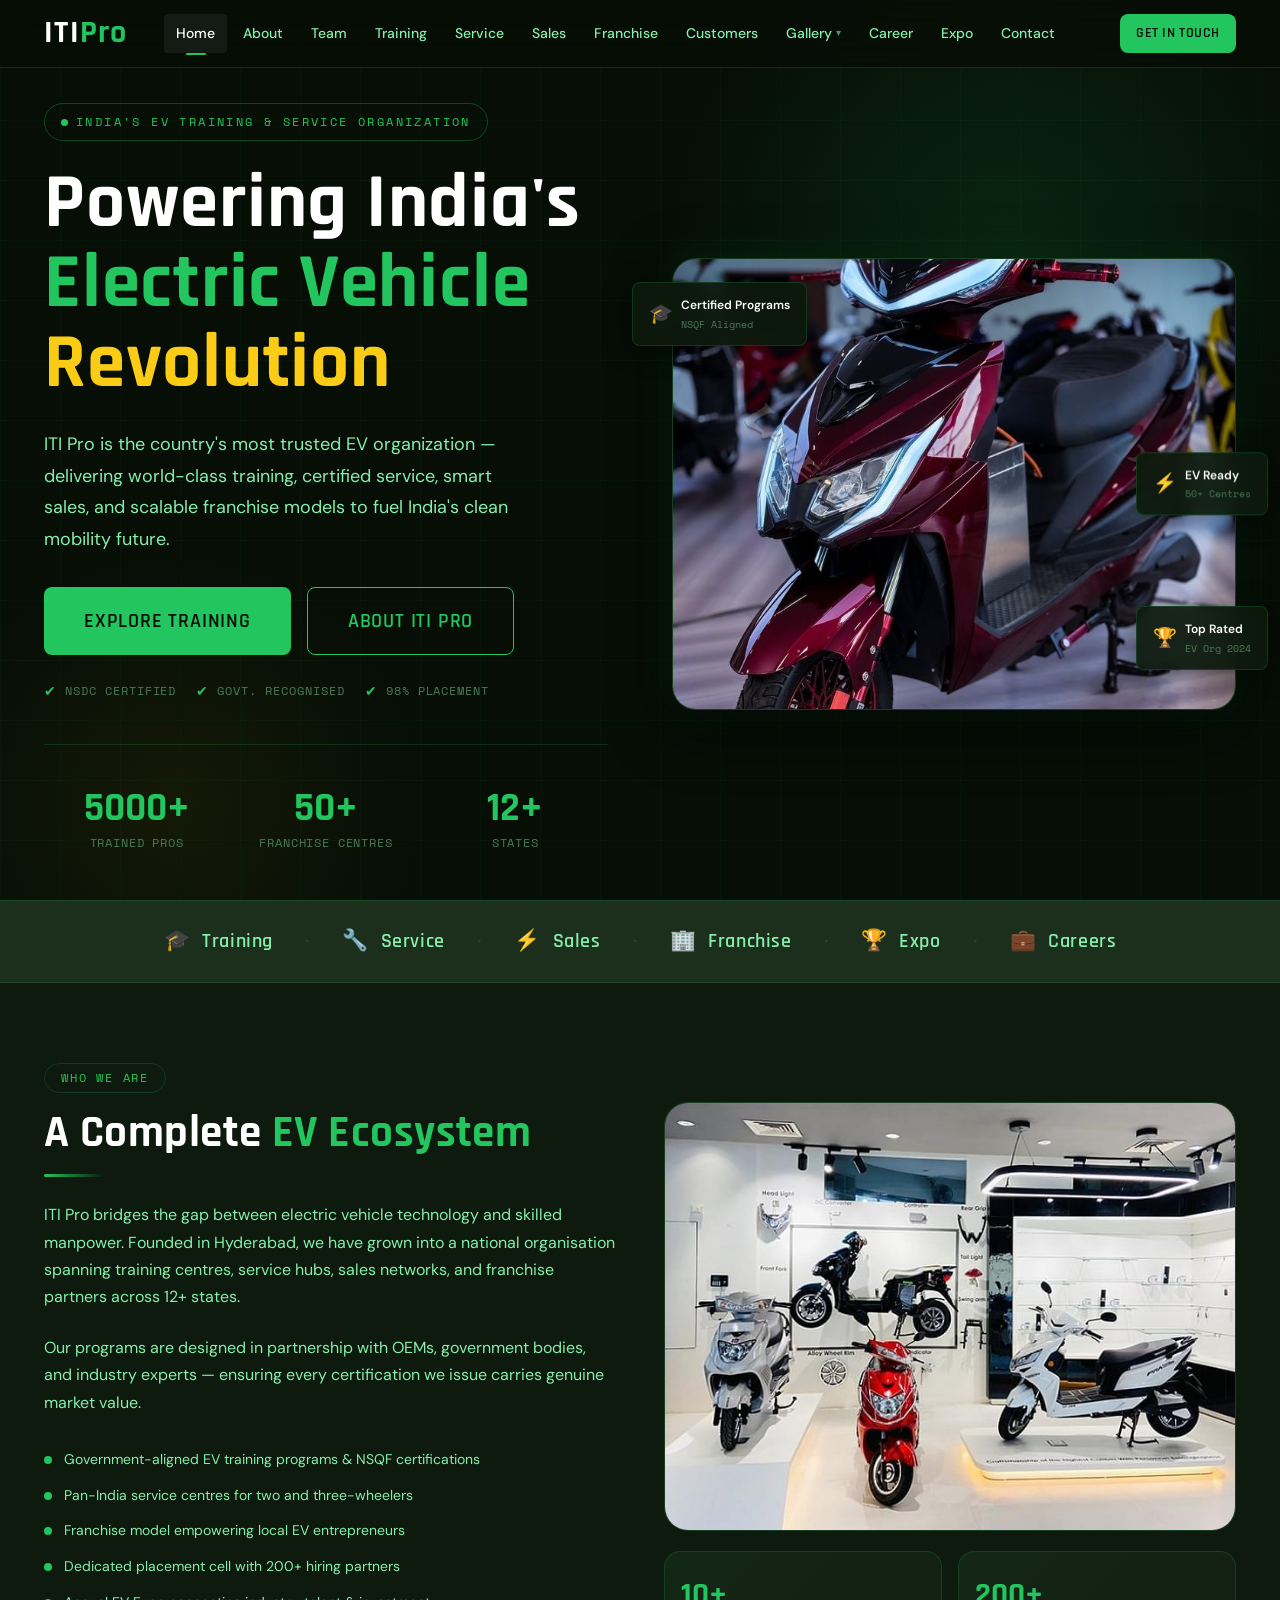
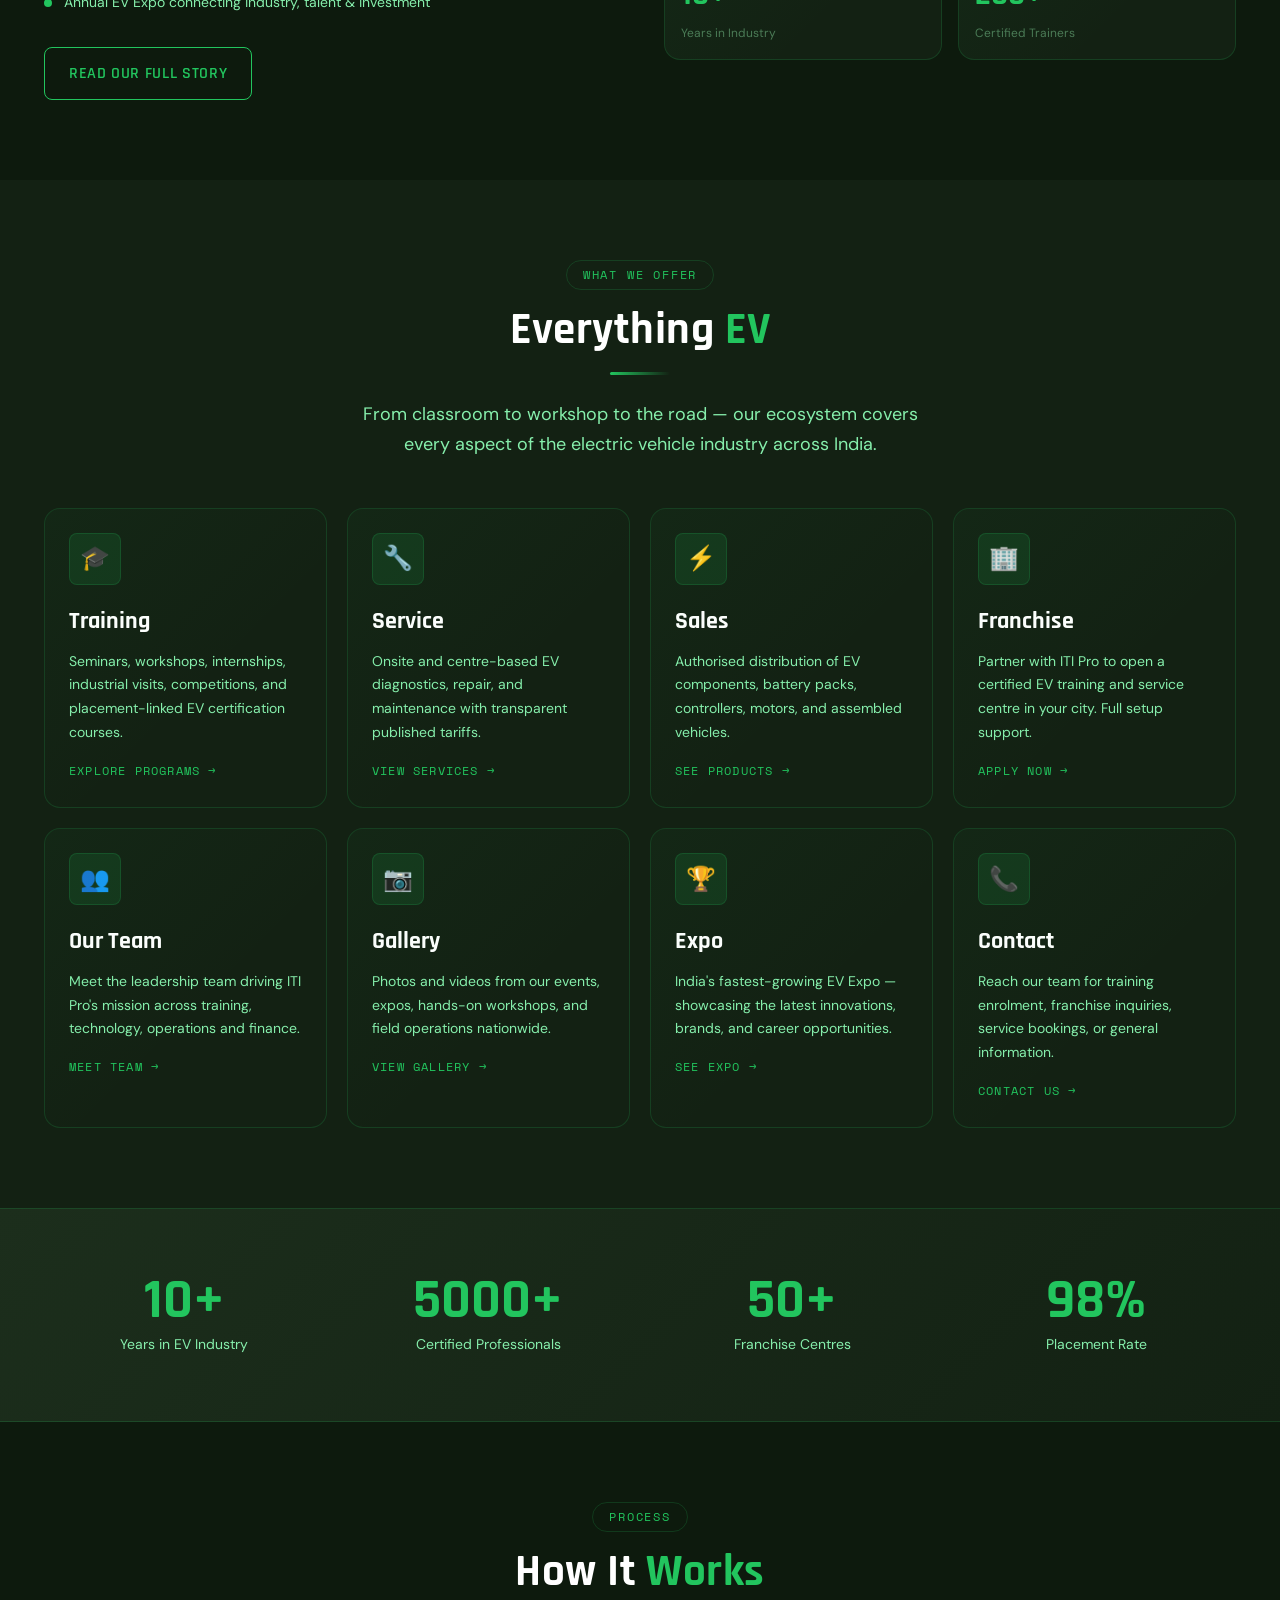
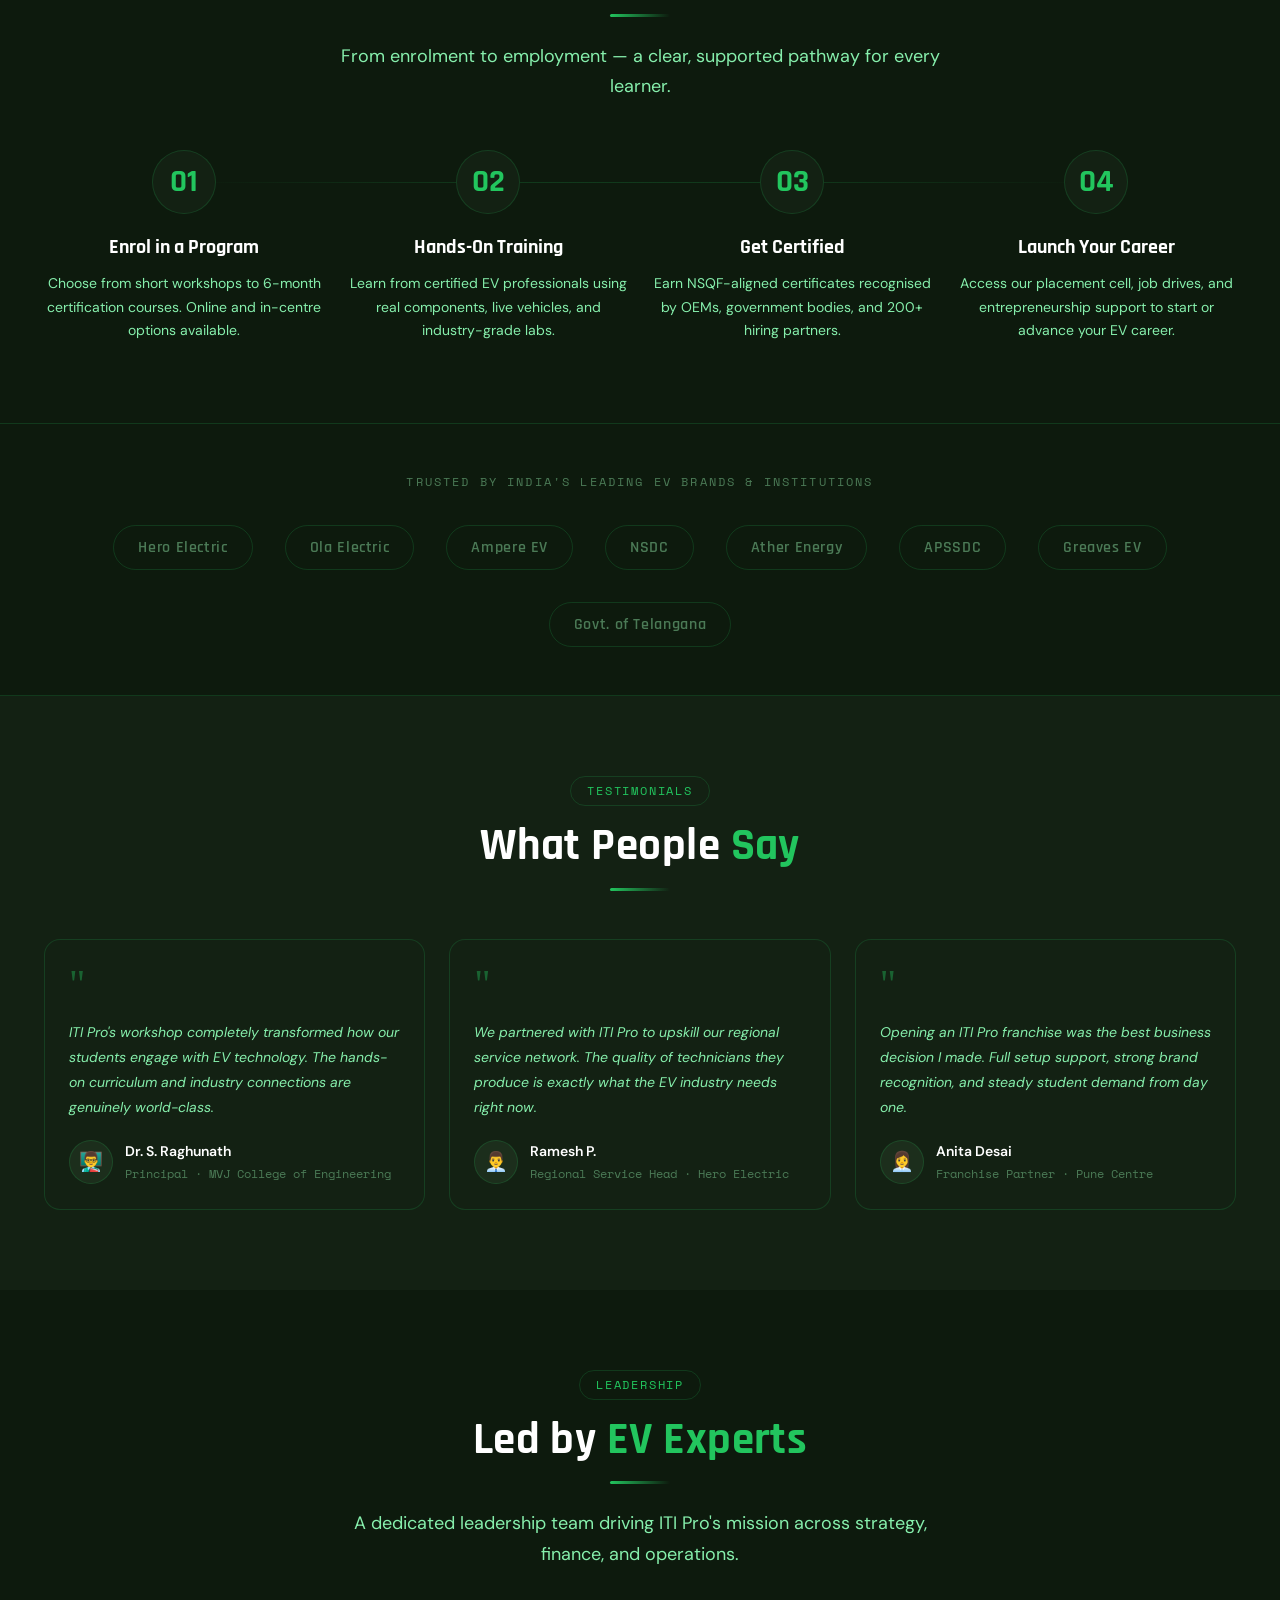
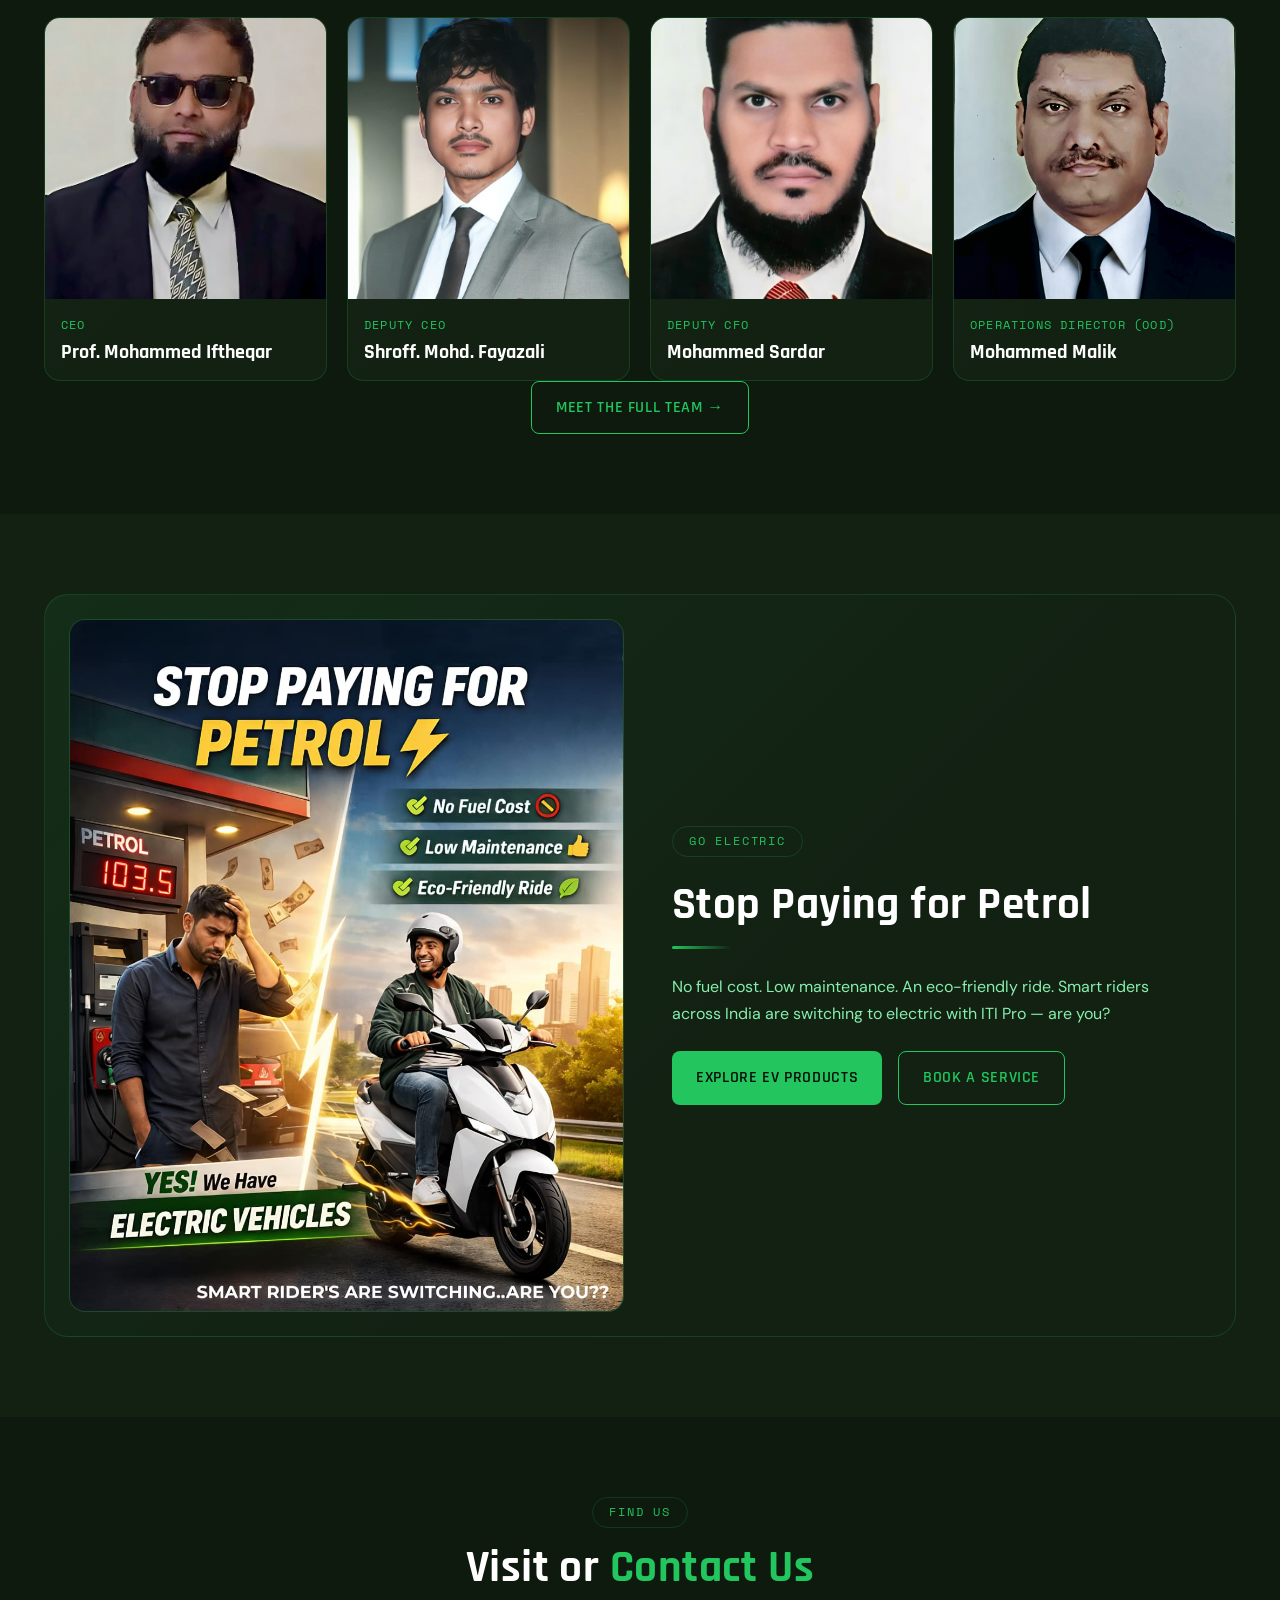
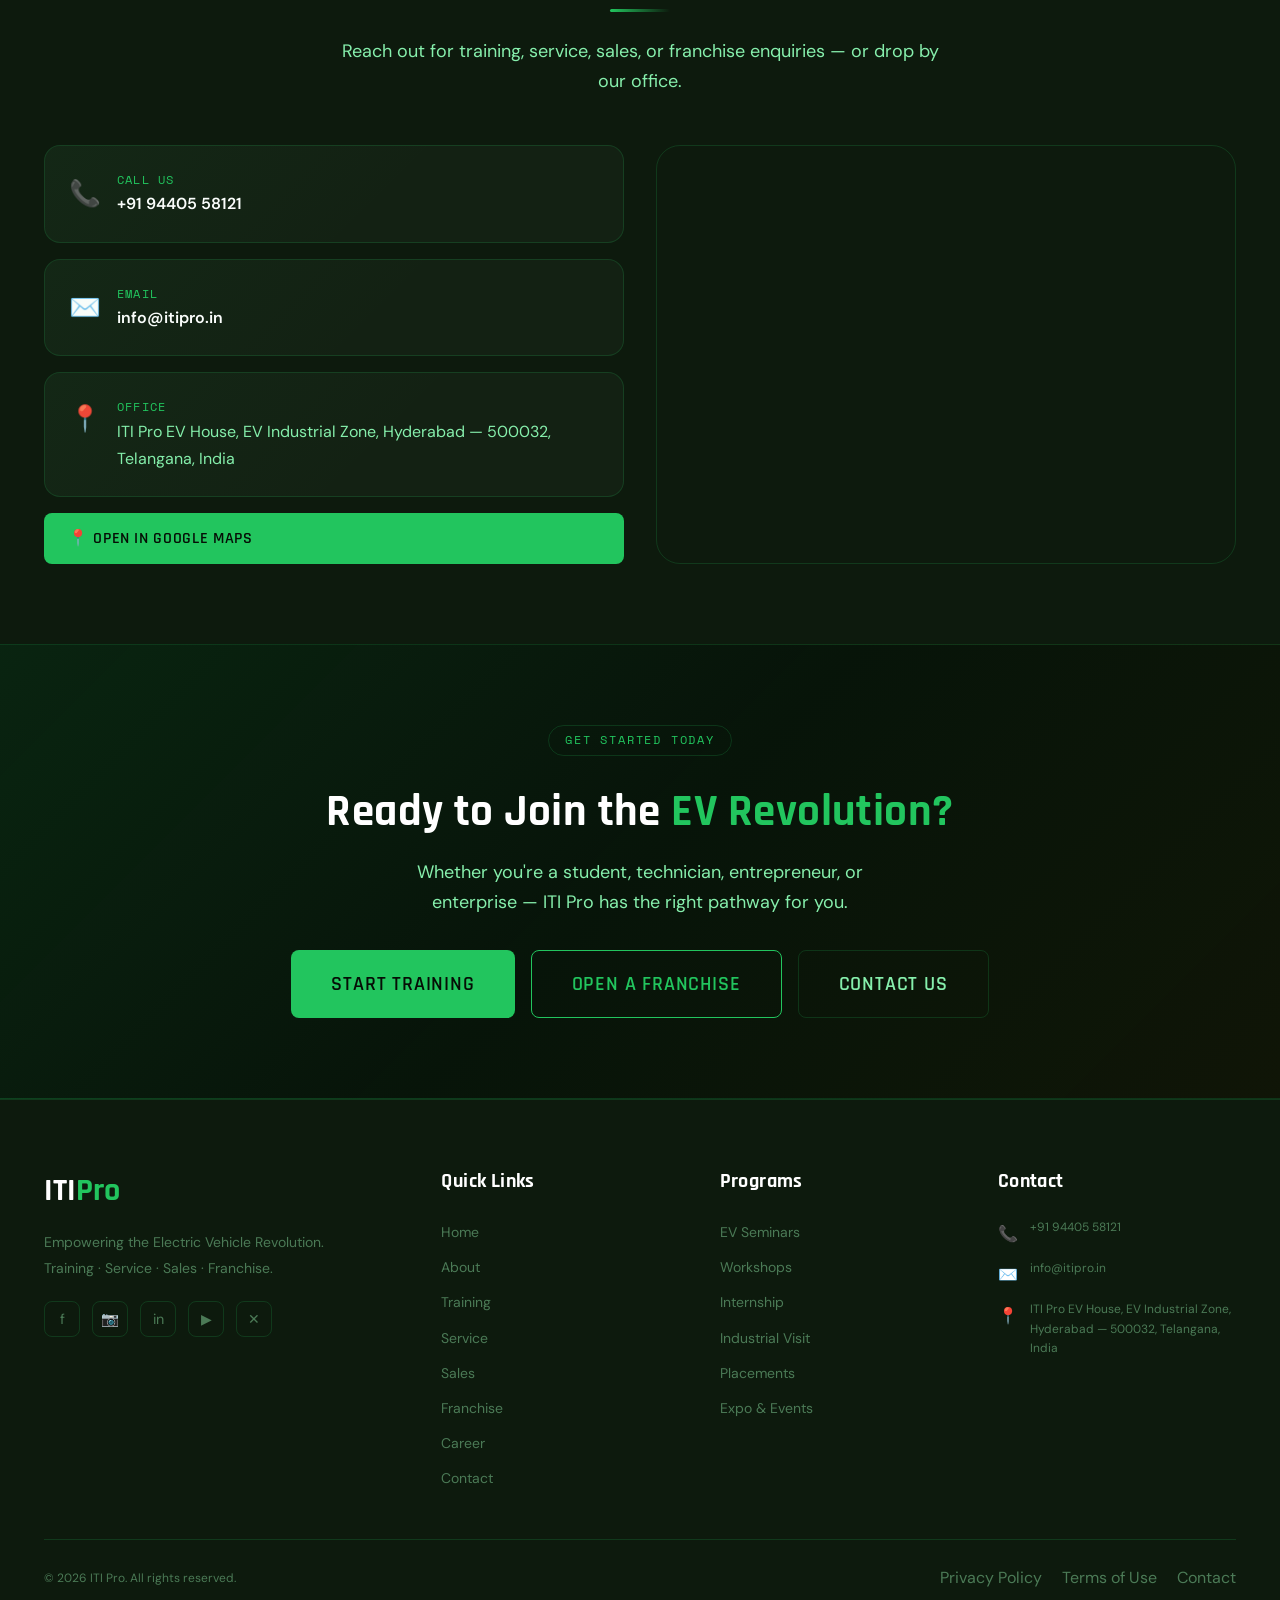
==== commit da413850: "Integrate EV data assets across the website Distribute the contents of the EV data folder throughout" ====
--- a/index.html
+++ b/index.html
@@ -1,694 +1,799 @@
-<!DOCTYPE html>
-<html lang="en">
-<head>
-  <meta charset="UTF-8"/>
-  <meta name="viewport" content="width=device-width, initial-scale=1.0"/>
-  <meta name="page-title" content="Home"/>
-  <meta name="description" content="ITI Pro — India's premier Electric Vehicle training, service, sales and franchise organization."/>
-  <title>ITI Pro — EV Organization</title>
-  <link rel="stylesheet" href="/assets/css/style.css"/>
-  <style>
-    /* ── Hero ── */
-    .hero {
-      min-height: 100vh;
-      display: flex;
-      align-items: center;
-      background: var(--clr-dark);
-      position: relative;
-      overflow: hidden;
-      padding-top: var(--nav-height);
-    }
-    .hero-bg-glow-1 {
-      position: absolute;
-      top: -15%;
-      right: -8%;
-      width: 750px; height: 750px;
-      background: radial-gradient(circle, rgba(34,197,94,.12) 0%, transparent 65%);
-      pointer-events: none;
-    }
-    .hero-bg-glow-2 {
-      position: absolute;
-      bottom: -20%;
-      left: -8%;
-      width: 550px; height: 550px;
-      background: radial-gradient(circle, rgba(250,204,21,.06) 0%, transparent 65%);
-      pointer-events: none;
-    }
-    .hero-bg-grid {
-      position: absolute;
-      inset: 0;
-      background-image:
-        linear-gradient(rgba(34,197,94,.04) 1px, transparent 1px),
-        linear-gradient(90deg, rgba(34,197,94,.04) 1px, transparent 1px);
-      background-size: 60px 60px;
-      pointer-events: none;
-    }
-    .hero-inner {
-      position: relative;
-      z-index: 1;
-      width: 100%;
-    }
-    .hero-grid {
-      display: grid;
-      grid-template-columns: 1fr 1fr;
-      gap: var(--sp-16);
-      align-items: center;
-    }
-    .hero-eyebrow {
-      display: inline-flex;
-      align-items: center;
-      gap: var(--sp-2);
-      font-family: var(--ff-mono);
-      font-size: var(--fs-xs);
-      text-transform: uppercase;
-      letter-spacing: .2em;
-      color: var(--clr-primary);
-      border: 1px solid rgba(34,197,94,.3);
-      padding: var(--sp-2) var(--sp-4);
-      border-radius: var(--r-full);
-      margin-bottom: var(--sp-6);
-      animation: fadeUp .5s ease both;
-    }
-    .hero-eyebrow-dot {
-      width: 7px; height: 7px;
-      background: var(--clr-primary);
-      border-radius: 50%;
-      animation: pulse-glow 2s infinite;
-      flex-shrink: 0;
-    }
-    .hero-title {
-      font-family: var(--ff-display);
-      font-size: var(--fs-hero);
-      font-weight: 700;
-      color: var(--clr-white);
-      line-height: 1.04;
-      letter-spacing: .01em;
-      margin-bottom: var(--sp-6);
-      animation: fadeUp .55s ease .08s both;
-    }
-    .hero-title .hl-green  { color: var(--clr-primary); }
-    .hero-title .hl-yellow { color: var(--clr-accent); }
-    .hero-desc {
-      font-size: var(--fs-md);
-      color: var(--clr-text-muted);
-      max-width: 480px;
-      margin-bottom: var(--sp-8);
-      line-height: 1.75;
-      animation: fadeUp .55s ease .16s both;
-    }
-    .hero-actions { animation: fadeUp .55s ease .24s both; }
-    .hero-trust {
-      display: flex;
-      align-items: center;
-      gap: var(--sp-5);
-      margin-top: var(--sp-6);
-      flex-wrap: wrap;
-      animation: fadeUp .55s ease .32s both;
-    }
-    .hero-trust-item {
-      display: flex;
-      align-items: center;
-      gap: var(--sp-2);
-      font-size: var(--fs-xs);
-      color: var(--clr-text-dim);
-      font-family: var(--ff-mono);
-      text-transform: uppercase;
-      letter-spacing: .08em;
-    }
-    .hero-trust-item span:first-child { color: var(--clr-primary); font-size: .9rem; }
-    .hero-stats-bar {
-      display: grid;
-      grid-template-columns: repeat(3, 1fr);
-      gap: var(--sp-1);
-      margin-top: var(--sp-10);
-      padding-top: var(--sp-8);
-      border-top: 1px solid var(--clr-border);
-      animation: fadeUp .55s ease .4s both;
-    }
-    .hero-stat { text-align: center; padding: var(--sp-3); }
-    .hero-stat-num {
-      font-family: var(--ff-display);
-      font-size: var(--fs-3xl);
-      font-weight: 700;
-      color: var(--clr-primary);
-      line-height: 1;
-    }
-    .hero-stat-label {
-      font-size: var(--fs-xs);
-      color: var(--clr-text-dim);
-      margin-top: var(--sp-1);
-      font-family: var(--ff-mono);
-      text-transform: uppercase;
-      letter-spacing: .07em;
-    }
-    /* Hero visual */
-    .hero-visual {
-      position: relative;
-      animation: fadeUp .6s ease .2s both;
-    }
-    .hero-visual-img {
-      width: 100%;
-      border-radius: var(--r-xl);
-      border: 1px solid var(--clr-border);
-      box-shadow: 0 16px 60px rgba(0,0,0,.7), 0 0 40px rgba(34,197,94,.15);
-      aspect-ratio: 5/4;
-      object-fit: cover;
-      display: block;
-      background: var(--clr-dark-3);
-    }
-    .hero-img-placeholder {
-      width: 100%;
-      aspect-ratio: 5/4;
-      border-radius: var(--r-xl);
-      border: 1px solid var(--clr-border);
-      background: linear-gradient(135deg, var(--clr-dark-3) 0%, var(--clr-dark-4) 100%);
-      display: flex;
-      flex-direction: column;
-      align-items: center;
-      justify-content: center;
-      gap: var(--sp-4);
-      box-shadow: 0 16px 60px rgba(0,0,0,.7), 0 0 40px rgba(34,197,94,.15);
-    }
-    .hero-img-placeholder .ev-icon { font-size: 5rem; }
-    .hero-img-placeholder p { font-family: var(--ff-mono); font-size: var(--fs-xs); color: var(--clr-text-dim); text-transform: uppercase; letter-spacing: .1em; }
-    .hero-float-tag {
-      position: absolute;
-      background: rgba(13,26,13,.92);
-      backdrop-filter: blur(12px);
-      border: 1px solid var(--clr-border);
-      border-radius: var(--r-md);
-      padding: var(--sp-3) var(--sp-4);
-      display: flex;
-      align-items: center;
-      gap: var(--sp-2);
-      box-shadow: var(--shadow-md);
-    }
-    .hero-float-tag .tag-icon { font-size: 1.2rem; }
-    .hero-float-tag .tag-text { font-size: var(--fs-xs); font-weight: 600; color: var(--clr-white); }
-    .hero-float-tag .tag-sub  { font-size: 10px; color: var(--clr-text-dim); font-family: var(--ff-mono); }
-    .hero-float-1 { top: var(--sp-6); left: calc(-1 * var(--sp-10)); }
-    .hero-float-2 { bottom: var(--sp-10); right: calc(-1 * var(--sp-8)); }
-    .hero-float-3 { top: 50%; right: calc(-1 * var(--sp-8)); transform: translateY(-50%); }
-    /* ── Pillar Strip ── */
-    .pillars-strip {
-      background: var(--clr-dark-4);
-      border-top: 1px solid var(--clr-border);
-      border-bottom: 1px solid var(--clr-border);
-      padding-block: var(--sp-5);
-    }
-    .pillars-inner {
-      display: flex;
-      align-items: center;
-      justify-content: center;
-      flex-wrap: wrap;
-      gap: var(--sp-8);
-    }
-    .pillar-item {
-      display: flex;
-      align-items: center;
-      gap: var(--sp-3);
-      font-family: var(--ff-display);
-      font-size: var(--fs-lg);
-      font-weight: 600;
-      color: var(--clr-text-muted);
-      letter-spacing: .03em;
-    }
-    .pillar-item span { font-size: 1.3rem; }
-    .pillar-sep { color: var(--clr-border); font-size: 1.5rem; }
-    /* ── Featured ── */
-    .featured-grid {
-      display: grid;
-      grid-template-columns: repeat(4, 1fr);
-      gap: var(--sp-5);
-    }
-    /* ── Logos Band ── */
-    .logos-band {
-      padding-block: var(--sp-12);
-      background: var(--clr-dark-2);
-      border-top: 1px solid var(--clr-border);
-      border-bottom: 1px solid var(--clr-border);
-      overflow: hidden;
-    }
-    .logos-label {
-      text-align: center;
-      font-family: var(--ff-mono);
-      font-size: var(--fs-xs);
-      text-transform: uppercase;
-      letter-spacing: .18em;
-      color: var(--clr-text-dim);
-      margin-bottom: var(--sp-8);
-    }
-    .logos-row {
-      display: flex;
-      align-items: center;
-      justify-content: center;
-      flex-wrap: wrap;
-      gap: var(--sp-8);
-    }
-    .logo-pill {
-      border: 1px solid var(--clr-border);
-      border-radius: var(--r-full);
-      padding: var(--sp-2) var(--sp-6);
-      font-family: var(--ff-display);
-      font-size: var(--fs-base);
-      font-weight: 600;
-      color: var(--clr-text-dim);
-      letter-spacing: .04em;
-      transition: all var(--transition);
-    }
-    .logo-pill:hover { border-color: var(--clr-primary); color: var(--clr-primary); }
-    /* ── How It Works ── */
-    .steps-grid {
-      display: grid;
-      grid-template-columns: repeat(4, 1fr);
-      gap: var(--sp-6);
-      position: relative;
-    }
-    .steps-grid::before {
-      content: '';
-      position: absolute;
-      top: 32px;
-      left: 12%;
-      right: 12%;
-      height: 1px;
-      background: linear-gradient(90deg, transparent, var(--clr-border), var(--clr-border), transparent);
-    }
-    .step-card { text-align: center; position: relative; }
-    .step-num {
-      width: 64px; height: 64px;
-      border-radius: 50%;
-      background: var(--clr-dark-4);
-      border: 1px solid var(--clr-border);
-      display: flex;
-      align-items: center;
-      justify-content: center;
-      font-family: var(--ff-display);
-      font-size: var(--fs-2xl);
-      font-weight: 700;
-      color: var(--clr-primary);
-      margin-inline: auto;
-      margin-bottom: var(--sp-4);
-      position: relative;
-      z-index: 1;
-      background: var(--clr-dark-3);
-    }
-    .step-title { font-family: var(--ff-display); font-size: var(--fs-lg); font-weight: 700; color: var(--clr-white); margin-bottom: var(--sp-2); }
-    .step-text  { font-size: var(--fs-sm); color: var(--clr-text-muted); }
-    /* ── Testimonials ── */
-    .testimonial-card {
-      background: var(--clr-dark-3);
-      border: 1px solid var(--clr-border);
-      border-radius: var(--r-lg);
-      padding: var(--sp-6);
-      transition: all var(--transition);
-    }
-    .testimonial-card:hover { border-color: var(--clr-primary); }
-    .testimonial-quote { font-size: var(--fs-3xl); color: var(--clr-primary); line-height: 1; margin-bottom: var(--sp-4); opacity: .4; font-family: Georgia, serif; }
-    .testimonial-text { font-size: var(--fs-sm); color: var(--clr-text-muted); line-height: 1.8; margin-bottom: var(--sp-5); font-style: italic; }
-    .testimonial-author { display: flex; align-items: center; gap: var(--sp-3); }
-    .testimonial-avatar {
-      width: 44px; height: 44px;
-      border-radius: 50%;
-      background: var(--clr-dark-4);
-      border: 1px solid var(--clr-border);
-      display: flex;
-      align-items: center;
-      justify-content: center;
-      font-size: 1.2rem;
-    }
-    .testimonial-name { font-weight: 600; color: var(--clr-white); font-size: var(--fs-sm); }
-    .testimonial-role { font-size: var(--fs-xs); color: var(--clr-text-dim); font-family: var(--ff-mono); }
-    /* ── CTA Band ── */
-    .cta-band {
-      background: linear-gradient(135deg, rgba(34,197,94,.12) 0%, rgba(34,197,94,.03) 50%, rgba(250,204,21,.04) 100%);
-      border-top: 1px solid var(--clr-border);
-      border-bottom: 1px solid var(--clr-border);
-    }
-    /* ── Responsive ── */
-    @media (max-width: 1100px) {
-      .featured-grid { grid-template-columns: repeat(2,1fr); }
-      .steps-grid { grid-template-columns: repeat(2,1fr); }
-      .steps-grid::before { display: none; }
-      .hero-float-1, .hero-float-2, .hero-float-3 { display: none; }
-    }
-    @media (max-width: 900px) {
-      .hero-grid { grid-template-columns: 1fr; }
-      .hero-visual { display: none; }
-      .hero-stats-bar { grid-template-columns: repeat(3,1fr); }
-    }
-    @media (max-width: 600px) {
-      .featured-grid { grid-template-columns: 1fr; }
-      .steps-grid { grid-template-columns: 1fr; }
-      .pillars-inner { gap: var(--sp-5); }
-      .pillar-sep { display: none; }
-    }
-  </style>
-</head>
-<body>
-
-<div id="header-placeholder"></div>
-
-<!-- ████ HERO ████ -->
-<section class="hero">
-  <div class="hero-bg-glow-1"></div>
-  <div class="hero-bg-glow-2"></div>
-  <div class="hero-bg-grid"></div>
-  <div class="hero-inner">
-    <div class="container">
-      <div class="hero-grid">
-
-        <!-- Left: copy -->
-        <div class="hero-copy">
-          <div class="hero-eyebrow">
-            <span class="hero-eyebrow-dot"></span>
-            India's EV Training &amp; Service Organization
-          </div>
-          <h1 class="hero-title">
-            Powering India's<br>
-            <span class="hl-green">Electric Vehicle</span><br>
-            <span class="hl-yellow">Revolution</span>
-          </h1>
-          <p class="hero-desc">
-            ITI Pro is the country's most trusted EV organization — delivering world-class training, certified service, smart sales, and scalable franchise models to fuel India's clean mobility future.
-          </p>
-          <div class="hero-actions btn-group">
-            <a href="/pages/training.html" class="btn btn--primary btn--lg">Explore Training</a>
-            <a href="/pages/about.html" class="btn btn--outline btn--lg">About ITI Pro</a>
-          </div>
-          <div class="hero-trust">
-            <div class="hero-trust-item"><span>✔</span> NSDC Certified</div>
-            <div class="hero-trust-item"><span>✔</span> Govt. Recognised</div>
-            <div class="hero-trust-item"><span>✔</span> 98% Placement</div>
-          </div>
-          <div class="hero-stats-bar">
-            <div class="hero-stat">
-              <div class="hero-stat-num">5000+</div>
-              <div class="hero-stat-label">Trained Pros</div>
-            </div>
-            <div class="hero-stat">
-              <div class="hero-stat-num">50+</div>
-              <div class="hero-stat-label">Franchise Centres</div>
-            </div>
-            <div class="hero-stat">
-              <div class="hero-stat-num">12+</div>
-              <div class="hero-stat-label">States</div>
-            </div>
-          </div>
-        </div>
-
-        <!-- Right: visual -->
-        <div class="hero-visual">
-          <div class="hero-img-placeholder">
-            <span class="ev-icon">⚡</span>
-            <p>Hero Image Placeholder</p>
-            <p style="font-size:10px; opacity:.5;">Replace with real EV photo</p>
-          </div>
-          <div class="hero-float-tag hero-float-1">
-            <span class="tag-icon">🎓</span>
-            <div><div class="tag-text">Certified Programs</div><div class="tag-sub">NSQF Aligned</div></div>
-          </div>
-          <div class="hero-float-tag hero-float-2">
-            <span class="tag-icon">🏆</span>
-            <div><div class="tag-text">Top Rated</div><div class="tag-sub">EV Org 2024</div></div>
-          </div>
-          <div class="hero-float-tag hero-float-3">
-            <span class="tag-icon">⚡</span>
-            <div><div class="tag-text">EV Ready</div><div class="tag-sub">50+ Centres</div></div>
-          </div>
-        </div>
-
-      </div>
-    </div>
-  </div>
-</section>
-
-<!-- ████ PILLARS STRIP ████ -->
-<div class="pillars-strip">
-  <div class="container">
-    <div class="pillars-inner">
-      <div class="pillar-item"><span>🎓</span> Training</div>
-      <div class="pillar-sep">·</div>
-      <div class="pillar-item"><span>🔧</span> Service</div>
-      <div class="pillar-sep">·</div>
-      <div class="pillar-item"><span>⚡</span> Sales</div>
-      <div class="pillar-sep">·</div>
-      <div class="pillar-item"><span>🏢</span> Franchise</div>
-      <div class="pillar-sep">·</div>
-      <div class="pillar-item"><span>🏆</span> Expo</div>
-      <div class="pillar-sep">·</div>
-      <div class="pillar-item"><span>💼</span> Careers</div>
-    </div>
-  </div>
-</div>
-
-<!-- ████ ABOUT SNIPPET ████ -->
-<section class="section section--dark2">
-  <div class="container">
-    <div class="two-col">
-      <div>
-        <span class="section-label">Who We Are</span>
-        <h2 class="section-title">A Complete <span>EV Ecosystem</span></h2>
-        <div class="divider"></div>
-        <p class="text-muted mb-6">
-          ITI Pro bridges the gap between electric vehicle technology and skilled manpower. Founded in Hyderabad, we have grown into a national organisation spanning training centres, service hubs, sales networks, and franchise partners across 12+ states.
-        </p>
-        <p class="text-muted mb-8">
-          Our programs are designed in partnership with OEMs, government bodies, and industry experts — ensuring every certification we issue carries genuine market value.
-        </p>
-        <div class="feature-list">
-          <div class="feature-item"><div class="feature-item__dot"></div><div class="feature-item__text">Government-aligned EV training programs &amp; NSQF certifications</div></div>
-          <div class="feature-item"><div class="feature-item__dot"></div><div class="feature-item__text">Pan-India service centres for two and three-wheelers</div></div>
-          <div class="feature-item"><div class="feature-item__dot"></div><div class="feature-item__text">Franchise model empowering local EV entrepreneurs</div></div>
-          <div class="feature-item"><div class="feature-item__dot"></div><div class="feature-item__text">Dedicated placement cell with 200+ hiring partners</div></div>
-          <div class="feature-item"><div class="feature-item__dot"></div><div class="feature-item__text">Annual EV Expo connecting industry, talent &amp; investment</div></div>
-        </div>
-        <div class="mt-8">
-          <a href="/pages/about.html" class="btn btn--outline">Read Our Full Story</a>
-        </div>
-      </div>
-      <div style="display:flex; flex-direction:column; gap: var(--sp-5);">
-        <div style="background: var(--clr-dark-3); border:1px solid var(--clr-border); border-radius: var(--r-xl); overflow:hidden; aspect-ratio:4/3; display:flex; align-items:center; justify-content:center; color: var(--clr-text-dim); flex-direction:column; gap:var(--sp-3);">
-          <span style="font-size:3.5rem">🏢</span>
-          <p style="font-size:var(--fs-xs); font-family:var(--ff-mono); text-transform:uppercase; letter-spacing:.1em;">About Image Placeholder</p>
-        </div>
-        <div class="grid grid--2" style="gap:var(--sp-4);">
-          <div class="card" style="padding:var(--sp-4);">
-            <div style="font-family:var(--ff-display); font-size:var(--fs-2xl); font-weight:700; color:var(--clr-primary);">10+</div>
-            <div style="font-size:var(--fs-xs); color:var(--clr-text-dim);">Years in Industry</div>
-          </div>
-          <div class="card" style="padding:var(--sp-4);">
-            <div style="font-family:var(--ff-display); font-size:var(--fs-2xl); font-weight:700; color:var(--clr-primary);">200+</div>
-            <div style="font-size:var(--fs-xs); color:var(--clr-text-dim);">Certified Trainers</div>
-          </div>
-        </div>
-      </div>
-    </div>
-  </div>
-</section>
-
-<!-- ████ FEATURED SECTIONS ████ -->
-<section class="section section--dark3">
-  <div class="container">
-    <div class="section-header section-header--center">
-      <span class="section-label">What We Offer</span>
-      <h2 class="section-title">Everything <span>EV</span></h2>
-      <div class="divider"></div>
-      <p class="section-subtitle">From classroom to workshop to the road — our ecosystem covers every aspect of the electric vehicle industry across India.</p>
-    </div>
-    <div class="featured-grid">
-      <a href="/pages/training.html" class="card card--link">
-        <div class="card__icon">🎓</div>
-        <div class="card__title">Training</div>
-        <p class="card__text">Seminars, workshops, internships, industrial visits, competitions, and placement-linked EV certification courses.</p>
-        <div class="card__link">Explore Programs →</div>
-      </a>
-      <a href="/pages/service.html" class="card card--link">
-        <div class="card__icon">🔧</div>
-        <div class="card__title">Service</div>
-        <p class="card__text">Onsite and centre-based EV diagnostics, repair, and maintenance with transparent published tariffs.</p>
-        <div class="card__link">View Services →</div>
-      </a>
-      <a href="/pages/sales.html" class="card card--link">
-        <div class="card__icon">⚡</div>
-        <div class="card__title">Sales</div>
-        <p class="card__text">Authorised distribution of EV components, battery packs, controllers, motors, and assembled vehicles.</p>
-        <div class="card__link">See Products →</div>
-      </a>
-      <a href="/pages/franchise.html" class="card card--link">
-        <div class="card__icon">🏢</div>
-        <div class="card__title">Franchise</div>
-        <p class="card__text">Partner with ITI Pro to open a certified EV training and service centre in your city. Full setup support.</p>
-        <div class="card__link">Apply Now →</div>
-      </a>
-      <a href="/pages/team.html" class="card card--link">
-        <div class="card__icon">👥</div>
-        <div class="card__title">Our Team</div>
-        <p class="card__text">Meet the leadership team driving ITI Pro's mission across training, technology, operations and finance.</p>
-        <div class="card__link">Meet Team →</div>
-      </a>
-      <a href="/pages/photo-gallery.html" class="card card--link">
-        <div class="card__icon">📷</div>
-        <div class="card__title">Gallery</div>
-        <p class="card__text">Photos and videos from our events, expos, hands-on workshops, and field operations nationwide.</p>
-        <div class="card__link">View Gallery →</div>
-      </a>
-      <a href="/pages/expo.html" class="card card--link">
-        <div class="card__icon">🏆</div>
-        <div class="card__title">Expo</div>
-        <p class="card__text">India's fastest-growing EV Expo — showcasing the latest innovations, brands, and career opportunities.</p>
-        <div class="card__link">See Expo →</div>
-      </a>
-      <a href="/pages/contact.html" class="card card--link">
-        <div class="card__icon">📞</div>
-        <div class="card__title">Contact</div>
-        <p class="card__text">Reach our team for training enrolment, franchise inquiries, service bookings, or general information.</p>
-        <div class="card__link">Contact Us →</div>
-      </a>
-    </div>
-  </div>
-</section>
-
-<!-- ████ STATS BAND ████ -->
-<div style="background: linear-gradient(135deg, var(--clr-dark-4), var(--clr-dark-3)); border-top:1px solid var(--clr-border); border-bottom:1px solid var(--clr-border); padding-block: var(--sp-16);">
-  <div class="container">
-    <div class="grid grid--4">
-      <div class="stat-block">
-        <div class="stat-block__number">10+</div>
-        <div class="stat-block__label">Years in EV Industry</div>
-      </div>
-      <div class="stat-block">
-        <div class="stat-block__number">5000+</div>
-        <div class="stat-block__label">Certified Professionals</div>
-      </div>
-      <div class="stat-block">
-        <div class="stat-block__number">50+</div>
-        <div class="stat-block__label">Franchise Centres</div>
-      </div>
-      <div class="stat-block">
-        <div class="stat-block__number">98%</div>
-        <div class="stat-block__label">Placement Rate</div>
-      </div>
-    </div>
-  </div>
-</div>
-
-<!-- ████ HOW IT WORKS ████ -->
-<section class="section section--dark2">
-  <div class="container">
-    <div class="section-header section-header--center">
-      <span class="section-label">Process</span>
-      <h2 class="section-title">How It <span>Works</span></h2>
-      <div class="divider"></div>
-      <p class="section-subtitle">From enrolment to employment — a clear, supported pathway for every learner.</p>
-    </div>
-    <div class="steps-grid">
-      <div class="step-card">
-        <div class="step-num">01</div>
-        <div class="step-title">Enrol in a Program</div>
-        <p class="step-text">Choose from short workshops to 6-month certification courses. Online and in-centre options available.</p>
-      </div>
-      <div class="step-card">
-        <div class="step-num">02</div>
-        <div class="step-title">Hands-On Training</div>
-        <p class="step-text">Learn from certified EV professionals using real components, live vehicles, and industry-grade labs.</p>
-      </div>
-      <div class="step-card">
-        <div class="step-num">03</div>
-        <div class="step-title">Get Certified</div>
-        <p class="step-text">Earn NSQF-aligned certificates recognised by OEMs, government bodies, and 200+ hiring partners.</p>
-      </div>
-      <div class="step-card">
-        <div class="step-num">04</div>
-        <div class="step-title">Launch Your Career</div>
-        <p class="step-text">Access our placement cell, job drives, and entrepreneurship support to start or advance your EV career.</p>
-      </div>
-    </div>
-  </div>
-</section>
-
-<!-- ████ PARTNER LOGOS ████ -->
-<div class="logos-band">
-  <div class="container">
-    <div class="logos-label">Trusted by India's Leading EV Brands &amp; Institutions</div>
-    <div class="logos-row">
-      <div class="logo-pill">Hero Electric</div>
-      <div class="logo-pill">Ola Electric</div>
-      <div class="logo-pill">Ampere EV</div>
-      <div class="logo-pill">NSDC</div>
-      <div class="logo-pill">Ather Energy</div>
-      <div class="logo-pill">APSSDC</div>
-      <div class="logo-pill">Greaves EV</div>
-      <div class="logo-pill">Govt. of Telangana</div>
-    </div>
-  </div>
-</div>
-
-<!-- ████ TESTIMONIALS ████ -->
-<section class="section section--dark3">
-  <div class="container">
-    <div class="section-header section-header--center">
-      <span class="section-label">Testimonials</span>
-      <h2 class="section-title">What People <span>Say</span></h2>
-      <div class="divider"></div>
-    </div>
-    <div class="grid grid--3">
-      <div class="testimonial-card">
-        <div class="testimonial-quote">"</div>
-        <p class="testimonial-text">ITI Pro's workshop completely transformed how our students engage with EV technology. The hands-on curriculum and industry connections are genuinely world-class.</p>
-        <div class="testimonial-author">
-          <div class="testimonial-avatar">👨‍🏫</div>
-          <div>
-            <div class="testimonial-name">Dr. S. Raghunath</div>
-            <div class="testimonial-role">Principal · MVJ College of Engineering</div>
-          </div>
-        </div>
-      </div>
-      <div class="testimonial-card">
-        <div class="testimonial-quote">"</div>
-        <p class="testimonial-text">We partnered with ITI Pro to upskill our regional service network. The quality of technicians they produce is exactly what the EV industry needs right now.</p>
-        <div class="testimonial-author">
-          <div class="testimonial-avatar">👨‍💼</div>
-          <div>
-            <div class="testimonial-name">Ramesh P.</div>
-            <div class="testimonial-role">Regional Service Head · Hero Electric</div>
-          </div>
-        </div>
-      </div>
-      <div class="testimonial-card">
-        <div class="testimonial-quote">"</div>
-        <p class="testimonial-text">Opening an ITI Pro franchise was the best business decision I made. Full setup support, strong brand recognition, and steady student demand from day one.</p>
-        <div class="testimonial-author">
-          <div class="testimonial-avatar">👩‍💼</div>
-          <div>
-            <div class="testimonial-name">Anita Desai</div>
-            <div class="testimonial-role">Franchise Partner · Pune Centre</div>
-          </div>
-        </div>
-      </div>
-    </div>
-  </div>
-</section>
-
-<!-- ████ CTA BAND ████ -->
-<section class="section cta-band">
-  <div class="container container--md">
-    <div class="text-center">
-      <span class="section-label">Get Started Today</span>
-      <h2 class="section-title mt-4">Ready to Join the <span>EV Revolution?</span></h2>
-      <p style="color:var(--clr-text-muted); font-size:var(--fs-md); max-width:520px; margin-inline:auto; margin-block:var(--sp-5) var(--sp-8);">
-        Whether you're a student, technician, entrepreneur, or enterprise — ITI Pro has the right pathway for you.
-      </p>
-      <div class="btn-group" style="justify-content:center;">
-        <a href="/pages/training.html" class="btn btn--primary btn--lg">Start Training</a>
-        <a href="/pages/franchise.html" class="btn btn--outline btn--lg">Open a Franchise</a>
-        <a href="/pages/contact.html" class="btn btn--ghost btn--lg">Contact Us</a>
-      </div>
-    </div>
-  </div>
-</section>
-
-<div id="footer-placeholder"></div>
-<script src="/assets/js/config.js"></script>
-<script src="/assets/js/main.js"></script>
-</body>
-</html>
+<!DOCTYPE html>
+<html lang="en">
+<head>
+  <meta charset="UTF-8"/>
+  <meta name="viewport" content="width=device-width, initial-scale=1.0"/>
+  <meta name="page-title" content="Home"/>
+  <meta name="description" content="ITI Pro — India's premier Electric Vehicle training, service, sales and franchise organization."/>
+  <title>ITI Pro — EV Organization</title>
+  <link rel="stylesheet" href="./assets/css/style.css"/>
+  <style>
+    /* ── Hero ── */
+    .hero {
+      min-height: 100vh;
+      display: flex;
+      align-items: center;
+      background: var(--clr-dark);
+      position: relative;
+      overflow: hidden;
+      padding-top: var(--nav-height);
+    }
+    .hero-bg-glow-1 {
+      position: absolute;
+      top: -15%;
+      right: -8%;
+      width: 750px; height: 750px;
+      background: radial-gradient(circle, rgba(34,197,94,.12) 0%, transparent 65%);
+      pointer-events: none;
+    }
+    .hero-bg-glow-2 {
+      position: absolute;
+      bottom: -20%;
+      left: -8%;
+      width: 550px; height: 550px;
+      background: radial-gradient(circle, rgba(250,204,21,.06) 0%, transparent 65%);
+      pointer-events: none;
+    }
+    .hero-bg-grid {
+      position: absolute;
+      inset: 0;
+      background-image:
+        linear-gradient(rgba(34,197,94,.04) 1px, transparent 1px),
+        linear-gradient(90deg, rgba(34,197,94,.04) 1px, transparent 1px);
+      background-size: 60px 60px;
+      pointer-events: none;
+    }
+    .hero-inner {
+      position: relative;
+      z-index: 1;
+      width: 100%;
+    }
+    .hero-grid {
+      display: grid;
+      grid-template-columns: 1fr 1fr;
+      gap: var(--sp-16);
+      align-items: center;
+    }
+    .hero-eyebrow {
+      display: inline-flex;
+      align-items: center;
+      gap: var(--sp-2);
+      font-family: var(--ff-mono);
+      font-size: var(--fs-xs);
+      text-transform: uppercase;
+      letter-spacing: .2em;
+      color: var(--clr-primary);
+      border: 1px solid rgba(34,197,94,.3);
+      padding: var(--sp-2) var(--sp-4);
+      border-radius: var(--r-full);
+      margin-bottom: var(--sp-6);
+      animation: fadeUp .5s ease both;
+    }
+    .hero-eyebrow-dot {
+      width: 7px; height: 7px;
+      background: var(--clr-primary);
+      border-radius: 50%;
+      animation: pulse-glow 2s infinite;
+      flex-shrink: 0;
+    }
+    .hero-title {
+      font-family: var(--ff-display);
+      font-size: var(--fs-hero);
+      font-weight: 700;
+      color: var(--clr-white);
+      line-height: 1.04;
+      letter-spacing: .01em;
+      margin-bottom: var(--sp-6);
+      animation: fadeUp .55s ease .08s both;
+    }
+    .hero-title .hl-green  { color: var(--clr-primary); }
+    .hero-title .hl-yellow { color: var(--clr-accent); }
+    .hero-desc {
+      font-size: var(--fs-md);
+      color: var(--clr-text-muted);
+      max-width: 480px;
+      margin-bottom: var(--sp-8);
+      line-height: 1.75;
+      animation: fadeUp .55s ease .16s both;
+    }
+    .hero-actions { animation: fadeUp .55s ease .24s both; }
+    .hero-trust {
+      display: flex;
+      align-items: center;
+      gap: var(--sp-5);
+      margin-top: var(--sp-6);
+      flex-wrap: wrap;
+      animation: fadeUp .55s ease .32s both;
+    }
+    .hero-trust-item {
+      display: flex;
+      align-items: center;
+      gap: var(--sp-2);
+      font-size: var(--fs-xs);
+      color: var(--clr-text-dim);
+      font-family: var(--ff-mono);
+      text-transform: uppercase;
+      letter-spacing: .08em;
+    }
+    .hero-trust-item span:first-child { color: var(--clr-primary); font-size: .9rem; }
+    .hero-stats-bar {
+      display: grid;
+      grid-template-columns: repeat(3, 1fr);
+      gap: var(--sp-1);
+      margin-top: var(--sp-10);
+      padding-top: var(--sp-8);
+      border-top: 1px solid var(--clr-border);
+      animation: fadeUp .55s ease .4s both;
+    }
+    .hero-stat { text-align: center; padding: var(--sp-3); }
+    .hero-stat-num {
+      font-family: var(--ff-display);
+      font-size: var(--fs-3xl);
+      font-weight: 700;
+      color: var(--clr-primary);
+      line-height: 1;
+    }
+    .hero-stat-label {
+      font-size: var(--fs-xs);
+      color: var(--clr-text-dim);
+      margin-top: var(--sp-1);
+      font-family: var(--ff-mono);
+      text-transform: uppercase;
+      letter-spacing: .07em;
+    }
+    /* Hero visual */
+    .hero-visual {
+      position: relative;
+      animation: fadeUp .6s ease .2s both;
+    }
+    .hero-visual-img {
+      width: 100%;
+      border-radius: var(--r-xl);
+      border: 1px solid var(--clr-border);
+      box-shadow: 0 16px 60px rgba(0,0,0,.7), 0 0 40px rgba(34,197,94,.15);
+      aspect-ratio: 5/4;
+      object-fit: cover;
+      display: block;
+      background: var(--clr-dark-3);
+    }
+    .hero-img-placeholder {
+      width: 100%;
+      aspect-ratio: 5/4;
+      border-radius: var(--r-xl);
+      border: 1px solid var(--clr-border);
+      background: linear-gradient(135deg, var(--clr-dark-3) 0%, var(--clr-dark-4) 100%);
+      display: flex;
+      flex-direction: column;
+      align-items: center;
+      justify-content: center;
+      gap: var(--sp-4);
+      box-shadow: 0 16px 60px rgba(0,0,0,.7), 0 0 40px rgba(34,197,94,.15);
+    }
+    .hero-img-placeholder .ev-icon { font-size: 5rem; }
+    .hero-img-placeholder p { font-family: var(--ff-mono); font-size: var(--fs-xs); color: var(--clr-text-dim); text-transform: uppercase; letter-spacing: .1em; }
+    .hero-float-tag {
+      position: absolute;
+      background: rgba(13,26,13,.92);
+      backdrop-filter: blur(12px);
+      border: 1px solid var(--clr-border);
+      border-radius: var(--r-md);
+      padding: var(--sp-3) var(--sp-4);
+      display: flex;
+      align-items: center;
+      gap: var(--sp-2);
+      box-shadow: var(--shadow-md);
+    }
+    .hero-float-tag .tag-icon { font-size: 1.2rem; }
+    .hero-float-tag .tag-text { font-size: var(--fs-xs); font-weight: 600; color: var(--clr-white); }
+    .hero-float-tag .tag-sub  { font-size: 10px; color: var(--clr-text-dim); font-family: var(--ff-mono); }
+    .hero-float-1 { top: var(--sp-6); left: calc(-1 * var(--sp-10)); }
+    .hero-float-2 { bottom: var(--sp-10); right: calc(-1 * var(--sp-8)); }
+    .hero-float-3 { top: 50%; right: calc(-1 * var(--sp-8)); transform: translateY(-50%); }
+    /* ── Pillar Strip ── */
+    .pillars-strip {
+      background: var(--clr-dark-4);
+      border-top: 1px solid var(--clr-border);
+      border-bottom: 1px solid var(--clr-border);
+      padding-block: var(--sp-5);
+    }
+    .pillars-inner {
+      display: flex;
+      align-items: center;
+      justify-content: center;
+      flex-wrap: wrap;
+      gap: var(--sp-8);
+    }
+    .pillar-item {
+      display: flex;
+      align-items: center;
+      gap: var(--sp-3);
+      font-family: var(--ff-display);
+      font-size: var(--fs-lg);
+      font-weight: 600;
+      color: var(--clr-text-muted);
+      letter-spacing: .03em;
+    }
+    .pillar-item span { font-size: 1.3rem; }
+    .pillar-sep { color: var(--clr-border); font-size: 1.5rem; }
+    /* ── Featured ── */
+    .featured-grid {
+      display: grid;
+      grid-template-columns: repeat(4, 1fr);
+      gap: var(--sp-5);
+    }
+    /* ── Logos Band ── */
+    .logos-band {
+      padding-block: var(--sp-12);
+      background: var(--clr-dark-2);
+      border-top: 1px solid var(--clr-border);
+      border-bottom: 1px solid var(--clr-border);
+      overflow: hidden;
+    }
+    .logos-label {
+      text-align: center;
+      font-family: var(--ff-mono);
+      font-size: var(--fs-xs);
+      text-transform: uppercase;
+      letter-spacing: .18em;
+      color: var(--clr-text-dim);
+      margin-bottom: var(--sp-8);
+    }
+    .logos-row {
+      display: flex;
+      align-items: center;
+      justify-content: center;
+      flex-wrap: wrap;
+      gap: var(--sp-8);
+    }
+    .logo-pill {
+      border: 1px solid var(--clr-border);
+      border-radius: var(--r-full);
+      padding: var(--sp-2) var(--sp-6);
+      font-family: var(--ff-display);
+      font-size: var(--fs-base);
+      font-weight: 600;
+      color: var(--clr-text-dim);
+      letter-spacing: .04em;
+      transition: all var(--transition);
+    }
+    .logo-pill:hover { border-color: var(--clr-primary); color: var(--clr-primary); }
+    /* ── How It Works ── */
+    .steps-grid {
+      display: grid;
+      grid-template-columns: repeat(4, 1fr);
+      gap: var(--sp-6);
+      position: relative;
+    }
+    .steps-grid::before {
+      content: '';
+      position: absolute;
+      top: 32px;
+      left: 12%;
+      right: 12%;
+      height: 1px;
+      background: linear-gradient(90deg, transparent, var(--clr-border), var(--clr-border), transparent);
+    }
+    .step-card { text-align: center; position: relative; }
+    .step-num {
+      width: 64px; height: 64px;
+      border-radius: 50%;
+      background: var(--clr-dark-4);
+      border: 1px solid var(--clr-border);
+      display: flex;
+      align-items: center;
+      justify-content: center;
+      font-family: var(--ff-display);
+      font-size: var(--fs-2xl);
+      font-weight: 700;
+      color: var(--clr-primary);
+      margin-inline: auto;
+      margin-bottom: var(--sp-4);
+      position: relative;
+      z-index: 1;
+      background: var(--clr-dark-3);
+    }
+    .step-title { font-family: var(--ff-display); font-size: var(--fs-lg); font-weight: 700; color: var(--clr-white); margin-bottom: var(--sp-2); }
+    .step-text  { font-size: var(--fs-sm); color: var(--clr-text-muted); }
+    /* ── Testimonials ── */
+    .testimonial-card {
+      background: var(--clr-dark-3);
+      border: 1px solid var(--clr-border);
+      border-radius: var(--r-lg);
+      padding: var(--sp-6);
+      transition: all var(--transition);
+    }
+    .testimonial-card:hover { border-color: var(--clr-primary); }
+    .testimonial-quote { font-size: var(--fs-3xl); color: var(--clr-primary); line-height: 1; margin-bottom: var(--sp-4); opacity: .4; font-family: Georgia, serif; }
+    .testimonial-text { font-size: var(--fs-sm); color: var(--clr-text-muted); line-height: 1.8; margin-bottom: var(--sp-5); font-style: italic; }
+    .testimonial-author { display: flex; align-items: center; gap: var(--sp-3); }
+    .testimonial-avatar {
+      width: 44px; height: 44px;
+      border-radius: 50%;
+      background: var(--clr-dark-4);
+      border: 1px solid var(--clr-border);
+      display: flex;
+      align-items: center;
+      justify-content: center;
+      font-size: 1.2rem;
+    }
+    .testimonial-name { font-weight: 600; color: var(--clr-white); font-size: var(--fs-sm); }
+    .testimonial-role { font-size: var(--fs-xs); color: var(--clr-text-dim); font-family: var(--ff-mono); }
+    /* ── CTA Band ── */
+    .cta-band {
+      background: linear-gradient(135deg, rgba(34,197,94,.12) 0%, rgba(34,197,94,.03) 50%, rgba(250,204,21,.04) 100%);
+      border-top: 1px solid var(--clr-border);
+      border-bottom: 1px solid var(--clr-border);
+    }
+    /* ── Responsive ── */
+    @media (max-width: 1100px) {
+      .featured-grid { grid-template-columns: repeat(2,1fr); }
+      .steps-grid { grid-template-columns: repeat(2,1fr); }
+      .steps-grid::before { display: none; }
+      .hero-float-1, .hero-float-2, .hero-float-3 { display: none; }
+    }
+    @media (max-width: 900px) {
+      .hero-grid { grid-template-columns: 1fr; }
+      .hero-visual { display: none; }
+      .hero-stats-bar { grid-template-columns: repeat(3,1fr); }
+    }
+    @media (max-width: 600px) {
+      .featured-grid { grid-template-columns: 1fr; }
+      .steps-grid { grid-template-columns: 1fr; }
+      .pillars-inner { gap: var(--sp-5); }
+      .pillar-sep { display: none; }
+    }
+  </style>
+</head>
+<body>
+
+<div id="header-placeholder"></div>
+
+<!-- ████ HERO ████ -->
+<section class="hero">
+  <div class="hero-bg-glow-1"></div>
+  <div class="hero-bg-glow-2"></div>
+  <div class="hero-bg-grid"></div>
+  <div class="hero-inner">
+    <div class="container">
+      <div class="hero-grid">
+
+        <!-- Left: copy -->
+        <div class="hero-copy">
+          <div class="hero-eyebrow">
+            <span class="hero-eyebrow-dot"></span>
+            India's EV Training &amp; Service Organization
+          </div>
+          <h1 class="hero-title">
+            Powering India's<br>
+            <span class="hl-green">Electric Vehicle</span><br>
+            <span class="hl-yellow">Revolution</span>
+          </h1>
+          <p class="hero-desc">
+            ITI Pro is the country's most trusted EV organization — delivering world-class training, certified service, smart sales, and scalable franchise models to fuel India's clean mobility future.
+          </p>
+          <div class="hero-actions btn-group">
+            <a href="./pages/training.html" class="btn btn--primary btn--lg">Explore Training</a>
+            <a href="./pages/about.html" class="btn btn--outline btn--lg">About ITI Pro</a>
+          </div>
+          <div class="hero-trust">
+            <div class="hero-trust-item"><span>✔</span> NSDC Certified</div>
+            <div class="hero-trust-item"><span>✔</span> Govt. Recognised</div>
+            <div class="hero-trust-item"><span>✔</span> 98% Placement</div>
+          </div>
+          <div class="hero-stats-bar">
+            <div class="hero-stat">
+              <div class="hero-stat-num">5000+</div>
+              <div class="hero-stat-label">Trained Pros</div>
+            </div>
+            <div class="hero-stat">
+              <div class="hero-stat-num">50+</div>
+              <div class="hero-stat-label">Franchise Centres</div>
+            </div>
+            <div class="hero-stat">
+              <div class="hero-stat-num">12+</div>
+              <div class="hero-stat-label">States</div>
+            </div>
+          </div>
+        </div>
+
+        <!-- Right: visual -->
+        <div class="hero-visual">
+          <img class="hero-visual-img" src="./assets/images/gallery/gallery-07.jpeg" alt="Premium electric scooter by ITI Pro" loading="eager"/>
+          <div class="hero-float-tag hero-float-1">
+            <span class="tag-icon">🎓</span>
+            <div><div class="tag-text">Certified Programs</div><div class="tag-sub">NSQF Aligned</div></div>
+          </div>
+          <div class="hero-float-tag hero-float-2">
+            <span class="tag-icon">🏆</span>
+            <div><div class="tag-text">Top Rated</div><div class="tag-sub">EV Org 2024</div></div>
+          </div>
+          <div class="hero-float-tag hero-float-3">
+            <span class="tag-icon">⚡</span>
+            <div><div class="tag-text">EV Ready</div><div class="tag-sub">50+ Centres</div></div>
+          </div>
+        </div>
+
+      </div>
+    </div>
+  </div>
+</section>
+
+<!-- ████ PILLARS STRIP ████ -->
+<div class="pillars-strip">
+  <div class="container">
+    <div class="pillars-inner">
+      <div class="pillar-item"><span>🎓</span> Training</div>
+      <div class="pillar-sep">·</div>
+      <div class="pillar-item"><span>🔧</span> Service</div>
+      <div class="pillar-sep">·</div>
+      <div class="pillar-item"><span>⚡</span> Sales</div>
+      <div class="pillar-sep">·</div>
+      <div class="pillar-item"><span>🏢</span> Franchise</div>
+      <div class="pillar-sep">·</div>
+      <div class="pillar-item"><span>🏆</span> Expo</div>
+      <div class="pillar-sep">·</div>
+      <div class="pillar-item"><span>💼</span> Careers</div>
+    </div>
+  </div>
+</div>
+
+<!-- ████ ABOUT SNIPPET ████ -->
+<section class="section section--dark2">
+  <div class="container">
+    <div class="two-col">
+      <div>
+        <span class="section-label">Who We Are</span>
+        <h2 class="section-title">A Complete <span>EV Ecosystem</span></h2>
+        <div class="divider"></div>
+        <p class="text-muted mb-6">
+          ITI Pro bridges the gap between electric vehicle technology and skilled manpower. Founded in Hyderabad, we have grown into a national organisation spanning training centres, service hubs, sales networks, and franchise partners across 12+ states.
+        </p>
+        <p class="text-muted mb-8">
+          Our programs are designed in partnership with OEMs, government bodies, and industry experts — ensuring every certification we issue carries genuine market value.
+        </p>
+        <div class="feature-list">
+          <div class="feature-item"><div class="feature-item__dot"></div><div class="feature-item__text">Government-aligned EV training programs &amp; NSQF certifications</div></div>
+          <div class="feature-item"><div class="feature-item__dot"></div><div class="feature-item__text">Pan-India service centres for two and three-wheelers</div></div>
+          <div class="feature-item"><div class="feature-item__dot"></div><div class="feature-item__text">Franchise model empowering local EV entrepreneurs</div></div>
+          <div class="feature-item"><div class="feature-item__dot"></div><div class="feature-item__text">Dedicated placement cell with 200+ hiring partners</div></div>
+          <div class="feature-item"><div class="feature-item__dot"></div><div class="feature-item__text">Annual EV Expo connecting industry, talent &amp; investment</div></div>
+        </div>
+        <div class="mt-8">
+          <a href="./pages/about.html" class="btn btn--outline">Read Our Full Story</a>
+        </div>
+      </div>
+      <div style="display:flex; flex-direction:column; gap: var(--sp-5);">
+        <div style="background: var(--clr-dark-3); border:1px solid var(--clr-border); border-radius: var(--r-xl); overflow:hidden; aspect-ratio:4/3;">
+          <img src="./assets/images/gallery/gallery-17.jpeg" alt="ITI Pro EV showroom with component cutaway display" loading="lazy" style="width:100%; height:100%; object-fit:cover; display:block;"/>
+        </div>
+        <div class="grid grid--2" style="gap:var(--sp-4);">
+          <div class="card" style="padding:var(--sp-4);">
+            <div style="font-family:var(--ff-display); font-size:var(--fs-2xl); font-weight:700; color:var(--clr-primary);">10+</div>
+            <div style="font-size:var(--fs-xs); color:var(--clr-text-dim);">Years in Industry</div>
+          </div>
+          <div class="card" style="padding:var(--sp-4);">
+            <div style="font-family:var(--ff-display); font-size:var(--fs-2xl); font-weight:700; color:var(--clr-primary);">200+</div>
+            <div style="font-size:var(--fs-xs); color:var(--clr-text-dim);">Certified Trainers</div>
+          </div>
+        </div>
+      </div>
+    </div>
+  </div>
+</section>
+
+<!-- ████ FEATURED SECTIONS ████ -->
+<section class="section section--dark3">
+  <div class="container">
+    <div class="section-header section-header--center">
+      <span class="section-label">What We Offer</span>
+      <h2 class="section-title">Everything <span>EV</span></h2>
+      <div class="divider"></div>
+      <p class="section-subtitle">From classroom to workshop to the road — our ecosystem covers every aspect of the electric vehicle industry across India.</p>
+    </div>
+    <div class="featured-grid">
+      <a href="./pages/training.html" class="card card--link">
+        <div class="card__icon">🎓</div>
+        <div class="card__title">Training</div>
+        <p class="card__text">Seminars, workshops, internships, industrial visits, competitions, and placement-linked EV certification courses.</p>
+        <div class="card__link">Explore Programs →</div>
+      </a>
+      <a href="./pages/service.html" class="card card--link">
+        <div class="card__icon">🔧</div>
+        <div class="card__title">Service</div>
+        <p class="card__text">Onsite and centre-based EV diagnostics, repair, and maintenance with transparent published tariffs.</p>
+        <div class="card__link">View Services →</div>
+      </a>
+      <a href="./pages/sales.html" class="card card--link">
+        <div class="card__icon">⚡</div>
+        <div class="card__title">Sales</div>
+        <p class="card__text">Authorised distribution of EV components, battery packs, controllers, motors, and assembled vehicles.</p>
+        <div class="card__link">See Products →</div>
+      </a>
+      <a href="./pages/franchise.html" class="card card--link">
+        <div class="card__icon">🏢</div>
+        <div class="card__title">Franchise</div>
+        <p class="card__text">Partner with ITI Pro to open a certified EV training and service centre in your city. Full setup support.</p>
+        <div class="card__link">Apply Now →</div>
+      </a>
+      <a href="./pages/team.html" class="card card--link">
+        <div class="card__icon">👥</div>
+        <div class="card__title">Our Team</div>
+        <p class="card__text">Meet the leadership team driving ITI Pro's mission across training, technology, operations and finance.</p>
+        <div class="card__link">Meet Team →</div>
+      </a>
+      <a href="./pages/photo-gallery.html" class="card card--link">
+        <div class="card__icon">📷</div>
+        <div class="card__title">Gallery</div>
+        <p class="card__text">Photos and videos from our events, expos, hands-on workshops, and field operations nationwide.</p>
+        <div class="card__link">View Gallery →</div>
+      </a>
+      <a href="./pages/expo.html" class="card card--link">
+        <div class="card__icon">🏆</div>
+        <div class="card__title">Expo</div>
+        <p class="card__text">India's fastest-growing EV Expo — showcasing the latest innovations, brands, and career opportunities.</p>
+        <div class="card__link">See Expo →</div>
+      </a>
+      <a href="./pages/contact.html" class="card card--link">
+        <div class="card__icon">📞</div>
+        <div class="card__title">Contact</div>
+        <p class="card__text">Reach our team for training enrolment, franchise inquiries, service bookings, or general information.</p>
+        <div class="card__link">Contact Us →</div>
+      </a>
+    </div>
+  </div>
+</section>
+
+<!-- ████ STATS BAND ████ -->
+<div style="background: linear-gradient(135deg, var(--clr-dark-4), var(--clr-dark-3)); border-top:1px solid var(--clr-border); border-bottom:1px solid var(--clr-border); padding-block: var(--sp-16);">
+  <div class="container">
+    <div class="grid grid--4">
+      <div class="stat-block">
+        <div class="stat-block__number">10+</div>
+        <div class="stat-block__label">Years in EV Industry</div>
+      </div>
+      <div class="stat-block">
+        <div class="stat-block__number">5000+</div>
+        <div class="stat-block__label">Certified Professionals</div>
+      </div>
+      <div class="stat-block">
+        <div class="stat-block__number">50+</div>
+        <div class="stat-block__label">Franchise Centres</div>
+      </div>
+      <div class="stat-block">
+        <div class="stat-block__number">98%</div>
+        <div class="stat-block__label">Placement Rate</div>
+      </div>
+    </div>
+  </div>
+</div>
+
+<!-- ████ HOW IT WORKS ████ -->
+<section class="section section--dark2">
+  <div class="container">
+    <div class="section-header section-header--center">
+      <span class="section-label">Process</span>
+      <h2 class="section-title">How It <span>Works</span></h2>
+      <div class="divider"></div>
+      <p class="section-subtitle">From enrolment to employment — a clear, supported pathway for every learner.</p>
+    </div>
+    <div class="steps-grid">
+      <div class="step-card">
+        <div class="step-num">01</div>
+        <div class="step-title">Enrol in a Program</div>
+        <p class="step-text">Choose from short workshops to 6-month certification courses. Online and in-centre options available.</p>
+      </div>
+      <div class="step-card">
+        <div class="step-num">02</div>
+        <div class="step-title">Hands-On Training</div>
+        <p class="step-text">Learn from certified EV professionals using real components, live vehicles, and industry-grade labs.</p>
+      </div>
+      <div class="step-card">
+        <div class="step-num">03</div>
+        <div class="step-title">Get Certified</div>
+        <p class="step-text">Earn NSQF-aligned certificates recognised by OEMs, government bodies, and 200+ hiring partners.</p>
+      </div>
+      <div class="step-card">
+        <div class="step-num">04</div>
+        <div class="step-title">Launch Your Career</div>
+        <p class="step-text">Access our placement cell, job drives, and entrepreneurship support to start or advance your EV career.</p>
+      </div>
+    </div>
+  </div>
+</section>
+
+<!-- ████ PARTNER LOGOS ████ -->
+<div class="logos-band">
+  <div class="container">
+    <div class="logos-label">Trusted by India's Leading EV Brands &amp; Institutions</div>
+    <div class="logos-row">
+      <div class="logo-pill">Hero Electric</div>
+      <div class="logo-pill">Ola Electric</div>
+      <div class="logo-pill">Ampere EV</div>
+      <div class="logo-pill">NSDC</div>
+      <div class="logo-pill">Ather Energy</div>
+      <div class="logo-pill">APSSDC</div>
+      <div class="logo-pill">Greaves EV</div>
+      <div class="logo-pill">Govt. of Telangana</div>
+    </div>
+  </div>
+</div>
+
+<!-- ████ TESTIMONIALS ████ -->
+<section class="section section--dark3">
+  <div class="container">
+    <div class="section-header section-header--center">
+      <span class="section-label">Testimonials</span>
+      <h2 class="section-title">What People <span>Say</span></h2>
+      <div class="divider"></div>
+    </div>
+    <div class="grid grid--3">
+      <div class="testimonial-card">
+        <div class="testimonial-quote">"</div>
+        <p class="testimonial-text">ITI Pro's workshop completely transformed how our students engage with EV technology. The hands-on curriculum and industry connections are genuinely world-class.</p>
+        <div class="testimonial-author">
+          <div class="testimonial-avatar">👨‍🏫</div>
+          <div>
+            <div class="testimonial-name">Dr. S. Raghunath</div>
+            <div class="testimonial-role">Principal · MVJ College of Engineering</div>
+          </div>
+        </div>
+      </div>
+      <div class="testimonial-card">
+        <div class="testimonial-quote">"</div>
+        <p class="testimonial-text">We partnered with ITI Pro to upskill our regional service network. The quality of technicians they produce is exactly what the EV industry needs right now.</p>
+        <div class="testimonial-author">
+          <div class="testimonial-avatar">👨‍💼</div>
+          <div>
+            <div class="testimonial-name">Ramesh P.</div>
+            <div class="testimonial-role">Regional Service Head · Hero Electric</div>
+          </div>
+        </div>
+      </div>
+      <div class="testimonial-card">
+        <div class="testimonial-quote">"</div>
+        <p class="testimonial-text">Opening an ITI Pro franchise was the best business decision I made. Full setup support, strong brand recognition, and steady student demand from day one.</p>
+        <div class="testimonial-author">
+          <div class="testimonial-avatar">👩‍💼</div>
+          <div>
+            <div class="testimonial-name">Anita Desai</div>
+            <div class="testimonial-role">Franchise Partner · Pune Centre</div>
+          </div>
+        </div>
+      </div>
+    </div>
+  </div>
+</section>
+
+<!-- ████ LEADERSHIP ████ -->
+<section class="section section--dark2">
+  <div class="container">
+    <div class="section-header section-header--center">
+      <span class="section-label">Leadership</span>
+      <h2 class="section-title">Led by <span>EV Experts</span></h2>
+      <div class="divider"></div>
+      <p class="section-subtitle">A dedicated leadership team driving ITI Pro's mission across strategy, finance, and operations.</p>
+    </div>
+    <div id="home-leaders" style="display:grid; grid-template-columns:repeat(4,1fr); gap:var(--sp-5);"></div>
+    <div class="text-center mt-10">
+      <a href="./pages/team.html" class="btn btn--outline">Meet the Full Team →</a>
+    </div>
+  </div>
+</section>
+
+<!-- ████ FLYER PROMO BAND ████ -->
+<section class="section section--dark3">
+  <div class="container">
+    <div id="home-flyer"></div>
+  </div>
+</section>
+
+<!-- ████ CONTACT + MAP ████ -->
+<section class="section section--dark2" id="contact">
+  <div class="container">
+    <div class="section-header section-header--center">
+      <span class="section-label">Find Us</span>
+      <h2 class="section-title">Visit or <span>Contact Us</span></h2>
+      <div class="divider"></div>
+      <p class="section-subtitle">Reach out for training, service, sales, or franchise enquiries — or drop by our office.</p>
+    </div>
+    <div class="two-col" style="align-items:stretch; gap:var(--sp-8);">
+      <div style="display:flex; flex-direction:column; gap:var(--sp-4); justify-content:center;">
+        <a id="home-phone" href="#" class="card" style="display:flex; gap:var(--sp-4); align-items:center; text-decoration:none;">
+          <span style="font-size:1.6rem;">📞</span>
+          <span><span style="display:block; font-family:var(--ff-mono); font-size:var(--fs-xs); text-transform:uppercase; letter-spacing:.1em; color:var(--clr-primary);">Call Us</span><span id="home-phone-val" style="color:var(--clr-white); font-weight:600;"></span></span>
+        </a>
+        <a id="home-email" href="#" class="card" style="display:flex; gap:var(--sp-4); align-items:center; text-decoration:none;">
+          <span style="font-size:1.6rem;">✉️</span>
+          <span><span style="display:block; font-family:var(--ff-mono); font-size:var(--fs-xs); text-transform:uppercase; letter-spacing:.1em; color:var(--clr-primary);">Email</span><span id="home-email-val" style="color:var(--clr-white); font-weight:600;"></span></span>
+        </a>
+        <div class="card" style="display:flex; gap:var(--sp-4); align-items:flex-start;">
+          <span style="font-size:1.6rem;">📍</span>
+          <span><span style="display:block; font-family:var(--ff-mono); font-size:var(--fs-xs); text-transform:uppercase; letter-spacing:.1em; color:var(--clr-primary);">Office</span><span id="home-address-val" style="color:var(--clr-text-muted);"></span></span>
+        </div>
+        <a id="home-directions" href="#" target="_blank" rel="noopener" class="btn btn--primary">📍 Open in Google Maps</a>
+      </div>
+      <div style="position:relative; min-height:320px; border:1px solid var(--clr-border); border-radius:var(--r-xl); overflow:hidden;">
+        <iframe id="home-map" title="ITI Pro location" width="100%" height="100%" style="position:absolute; inset:0; border:0; min-height:320px;" loading="lazy" referrerpolicy="no-referrer-when-downgrade" allowfullscreen></iframe>
+      </div>
+    </div>
+  </div>
+</section>
+
+<!-- ████ CTA BAND ████ -->
+<section class="section cta-band">
+  <div class="container container--md">
+    <div class="text-center">
+      <span class="section-label">Get Started Today</span>
+      <h2 class="section-title mt-4">Ready to Join the <span>EV Revolution?</span></h2>
+      <p style="color:var(--clr-text-muted); font-size:var(--fs-md); max-width:520px; margin-inline:auto; margin-block:var(--sp-5) var(--sp-8);">
+        Whether you're a student, technician, entrepreneur, or enterprise — ITI Pro has the right pathway for you.
+      </p>
+      <div class="btn-group" style="justify-content:center;">
+        <a href="./pages/training.html" class="btn btn--primary btn--lg">Start Training</a>
+        <a href="./pages/franchise.html" class="btn btn--outline btn--lg">Open a Franchise</a>
+        <a href="./pages/contact.html" class="btn btn--ghost btn--lg">Contact Us</a>
+      </div>
+    </div>
+  </div>
+</section>
+
+<div id="footer-placeholder"></div>
+<script src="./assets/js/config.js"></script>
+<script src="./assets/js/main.js"></script>
+<script src="./assets/js/ev-catalog.js"></script>
+<script>
+(function(){
+  function asset(p){ return './' + p; }
+
+  // Leadership strip
+  var lg = document.getElementById('home-leaders');
+  if (lg && SITE.team) {
+    SITE.team.forEach(function(m){
+      var img = m.photo
+        ? '<img src="'+asset(m.photo)+'" alt="'+m.name+'" loading="lazy" style="width:100%; aspect-ratio:1/1; object-fit:cover; display:block;"/>'
+        : '<div style="width:100%; aspect-ratio:1/1; display:flex; align-items:center; justify-content:center; font-size:3rem; background:var(--clr-dark-4);">👤</div>';
+      var d = document.createElement('div');
+      d.className = 'card';
+      d.style.cssText = 'padding:0; overflow:hidden;';
+      d.innerHTML = img +
+        '<div style="padding:var(--sp-4);">'+
+          '<div style="font-family:var(--ff-mono); font-size:var(--fs-xs); color:var(--clr-primary); text-transform:uppercase; letter-spacing:.1em; margin-bottom:4px;">'+m.role+'</div>'+
+          '<div style="font-family:var(--ff-display); font-size:var(--fs-lg); font-weight:700; color:var(--clr-white); line-height:1.2;">'+m.name+'</div>'+
+        '</div>';
+      lg.appendChild(d);
+    });
+  }
+
+  // Flyer band
+  EVCatalog.renderFlyerBanner('home-flyer', {
+    index: 0,
+    eyebrow: 'Go Electric',
+    title: 'Stop Paying for Petrol',
+    text: 'No fuel cost. Low maintenance. An eco-friendly ride. Smart riders across India are switching to electric with ITI Pro — are you?',
+    ctaText: 'Explore EV Products',
+    ctaHref: './pages/sales.html',
+    ctaSecondary: { text: 'Book a Service', href: './pages/service.html' }
+  });
+
+  // Contact + map
+  if (typeof SITE !== 'undefined') {
+    var ph = document.getElementById('home-phone'), phv = document.getElementById('home-phone-val');
+    if (ph) { ph.href = 'tel:' + SITE.phone; phv.textContent = SITE.phone; }
+    var em = document.getElementById('home-email'), emv = document.getElementById('home-email-val');
+    if (em) { em.href = 'mailto:' + SITE.email; emv.textContent = SITE.email; }
+    var ad = document.getElementById('home-address-val');
+    if (ad) ad.textContent = SITE.address;
+    var mf = document.getElementById('home-map');
+    if (mf && SITE.mapEmbed) mf.src = SITE.mapEmbed;
+    var db = document.getElementById('home-directions');
+    if (db && SITE.mapLink) db.href = SITE.mapLink;
+  }
+
+  // Responsive leadership grid
+  var mq = window.matchMedia('(max-width: 900px)');
+  function applyCols(){ if (lg) lg.style.gridTemplateColumns = mq.matches ? 'repeat(2,1fr)' : 'repeat(4,1fr)'; }
+  applyCols(); mq.addEventListener('change', applyCols);
+})();
+</script>
+</body>
+</html>
